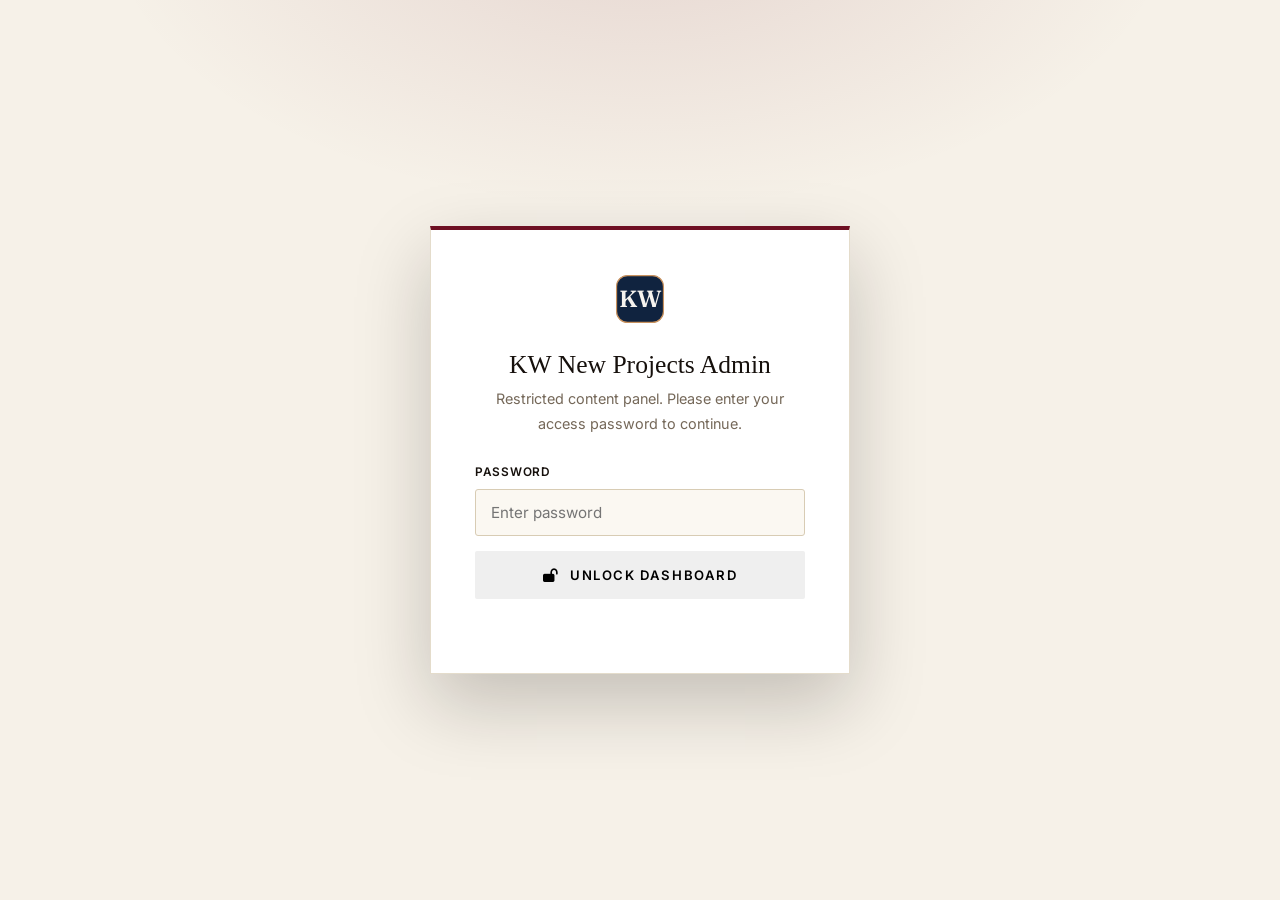
==== admin.html @ c6fb20a3 "Improve SEO, responsiveness, and enquiry flow" ====
<!DOCTYPE html>
<html lang="en">
<head>
<meta charset="UTF-8">
<meta name="viewport" content="width=device-width, initial-scale=1.0">
<meta name="robots" content="noindex, nofollow">
<title>KW New Projects — Content Admin</title>
<link rel="preconnect" href="https://fonts.googleapis.com">
<link rel="preconnect" href="https://fonts.gstatic.com" crossorigin>
<link href="https://fonts.googleapis.com/css2?family=Fraunces:opsz,wght@9..144,400;9..144,600&family=Inter:wght@400;500;600;700&display=swap" rel="stylesheet">
<link rel="stylesheet" href="https://cdnjs.cloudflare.com/ajax/libs/font-awesome/6.5.2/css/all.min.css" referrerpolicy="no-referrer">
<link rel="stylesheet" href="style.css">
<link rel="icon" href="images/favicon.svg" type="image/svg+xml">
</head>
<body class="admin-body">

<!-- ===================== PASSWORD GATE ===================== -->
<div class="gate" id="gate">
  <form class="gate__card" id="gateForm" autocomplete="off">
    <svg class="brand__mono" viewBox="0 0 64 64" role="img" aria-label="KW monogram"><rect x="2" y="2" width="60" height="60" rx="14" fill="#10233f"/><rect x="2" y="2" width="60" height="60" rx="14" fill="none" stroke="#c9925e" stroke-width="1.5"/><text x="32" y="42" text-anchor="middle" font-family="Fraunces, serif" font-size="30" font-weight="600" fill="#f6f3ee">KW</text></svg>
    <h1>KW New Projects Admin</h1>
    <p>Restricted content panel. Please enter your access password to continue.</p>
    <div class="field" style="text-align:left">
      <label for="pw">Password</label>
      <input id="pw" type="password" autocomplete="current-password" placeholder="Enter password" required>
    </div>
    <button class="btn btn--primary btn--block" type="submit"><i class="fa-solid fa-lock-open"></i> Unlock Dashboard</button>
    <div class="gate__err" id="gateErr" role="alert"></div>
  </form>
</div>

<!-- ===================== ADMIN SHELL ===================== -->
<div class="admin-shell" id="shell">
  <div class="admin-top">
    <div class="container">
      <div class="brand">
        <svg class="brand__mono" viewBox="0 0 64 64" role="img" aria-label="KW monogram"><rect x="2" y="2" width="60" height="60" rx="14" fill="#10233f"/><rect x="2" y="2" width="60" height="60" rx="14" fill="none" stroke="#c9925e" stroke-width="1.5"/><text x="32" y="42" text-anchor="middle" font-family="Fraunces, serif" font-size="30" font-weight="600" fill="#f6f3ee">KW</text></svg>
        <span class="brand__name">KW New Projects<small>Content Admin</small></span>
      </div>
      <div style="display:flex;gap:10px;align-items:center">
        <a class="btn btn--ghost btn--sm" href="index.html" target="_blank" rel="noopener" style="color:#fff;border-color:rgba(255,255,255,.25)"><i class="fa-solid fa-up-right-from-square"></i> View Site</a>
        <button class="btn btn--copper btn--sm" id="logoutBtn"><i class="fa-solid fa-arrow-right-from-bracket"></i> Logout</button>
      </div>
    </div>
  </div>

  <div class="container">
    <div class="stat-row">
      <div class="mini-stat"><b id="statBlogs">0</b><span>Published Blog Posts</span></div>
      <div class="mini-stat"><b id="statLeads">0</b><span>Total Lead Enquiries</span></div>
      <div class="mini-stat"><b id="statVisits">0</b><span>Site Visit Requests</span></div>
      <div class="mini-stat"><b id="statToday">0</b><span>Leads Today</span></div>
    </div>

    <div class="admin-tabs">
      <button class="admin-tab is-active" data-view="blogs"><i class="fa-solid fa-newspaper"></i> Blog Manager</button>
      <button class="admin-tab" data-view="leads"><i class="fa-solid fa-users"></i> Lead Enquiries</button>
    </div>

    <!-- ===== Blog view ===== -->
    <section class="admin-view is-active" data-view="blogs">
      <div class="admin-grid">
        <!-- form -->
        <form class="panel admin-form" id="blogForm">
          <h3 id="blogFormTitle">Add New Blog Post</h3>
          <input type="hidden" id="blogId">
          <div class="field"><label for="bTitle">Title</label><input id="bTitle" type="text" required placeholder="e.g. KW New Projects Possession Date Update"></div>
          <div class="field"><label for="bCat">Category</label>
            <select id="bCat" required>
              <option value="">Select category</option>
              <option>Updates</option><option>Location</option><option>Amenities</option>
              <option>Floor Plan</option><option>Pricing</option><option>Guide</option><option>RERA</option>
            </select>
          </div>
          <div class="field"><label for="bMeta">Meta Description</label><textarea id="bMeta" maxlength="180" placeholder="Short SEO description (max 180 chars)"></textarea></div>
          <div class="field"><label for="bImg">Featured Image URL</label><input id="bImg" type="url" placeholder="https://… or images/your-image.jpg"></div>
          <div class="field"><label for="bSlug">Slug (auto)</label><input id="bSlug" type="text" placeholder="auto-generated-from-title"><div class="slug-preview" id="slugPreview">/blog/…</div></div>
          <div class="field"><label for="bBody">Body</label><textarea id="bBody" rows="8" required placeholder="Write the full post. Separate paragraphs with a blank line."></textarea></div>
          <div style="display:flex;gap:10px">
            <button class="btn btn--copper" type="submit" id="blogSubmitBtn"><i class="fa-solid fa-floppy-disk"></i> Save Post</button>
            <button class="btn btn--ghost" type="button" id="blogResetBtn">Clear</button>
          </div>
        </form>

        <!-- list -->
        <div class="panel">
          <div class="panel-head">
            <h3 style="margin:0">Published Posts</h3>
            <span class="tag" id="blogCount">0 posts</span>
          </div>
          <div class="table-scroll">
            <table class="data-table">
              <thead><tr><th>Title</th><th>Category</th><th>Date</th><th>Actions</th></tr></thead>
              <tbody id="blogTableBody"></tbody>
            </table>
          </div>
        </div>
      </div>
    </section>

    <!-- ===== Leads view ===== -->
    <section class="admin-view" data-view="leads">
      <div class="panel">
        <div class="panel-head">
          <h3 style="margin:0">Lead Enquiries</h3>
          <div style="display:flex;gap:10px">
            <button class="btn btn--ghost btn--sm" id="clearLeadsBtn"><i class="fa-solid fa-trash"></i> Clear All</button>
            <button class="btn btn--copper btn--sm" id="exportBtn"><i class="fa-solid fa-file-csv"></i> Export CSV</button>
          </div>
        </div>
        <div class="table-scroll">
          <table class="data-table">
            <thead><tr><th>Name</th><th>Phone</th><th>Email</th><th>Configuration</th><th>Visit Date</th><th>Source</th><th>Date</th><th></th></tr></thead>
            <tbody id="leadTableBody"></tbody>
          </table>
        </div>
      </div>
    </section>
  </div>
</div>

<div class="toast" id="toast"></div>

<script>
(function () {
  "use strict";

  /* ===== Shared keys (must match script.js) ===== */
  var BLOG_KEY = "kwnp_blogs";
  var LEAD_KEY = "kwnp_leads";
  var AUTH_KEY = "kwnp_admin_ok";

  /* SHA-256 hash of the access password (password is NOT stored in plaintext).
     To set a new password, compute its SHA-256 hex and replace the value below. */
  var PW_HASH = "15c2cb7e119d9e133d9aca038223904dee438f253138487c00a475d23392612f";

  /* ===== helpers ===== */
  function readJSON(k, f) { try { var v = JSON.parse(localStorage.getItem(k)); return Array.isArray(v) ? v : f; } catch (e) { return f; } }
  function writeJSON(k, v) { try { localStorage.setItem(k, JSON.stringify(v)); } catch (e) {} }
  function nowISO() { return new Date().toISOString(); }
  function uid() { return "id-" + Date.now().toString(36) + "-" + Math.floor(Math.random() * 1e6).toString(36); }
  function fmtDate(iso) { try { return new Date(iso).toLocaleDateString("en-IN", { day: "numeric", month: "short", year: "numeric" }); } catch (e) { return iso; } }
  function isSafeUrl(u) { return typeof u === "string" && /^https?:\/\//i.test(u.trim()); }
  function slugify(s) { return String(s).toLowerCase().trim().replace(/[^a-z0-9\s-]/g, "").replace(/\s+/g, "-").replace(/-+/g, "-").replace(/^-|-$/g, ""); }

  async function sha256Hex(str) {
    var buf = await crypto.subtle.digest("SHA-256", new TextEncoder().encode(str));
    return Array.from(new Uint8Array(buf)).map(function (b) { return b.toString(16).padStart(2, "0"); }).join("");
  }

  var toastTimer;
  function toast(msg) {
    var t = document.getElementById("toast");
    t.textContent = msg; t.classList.add("show");
    clearTimeout(toastTimer);
    toastTimer = setTimeout(function () { t.classList.remove("show"); }, 2600);
  }

  /* ===== Auth gate ===== */
  var gate = document.getElementById("gate");
  var shell = document.getElementById("shell");

  function showShell() {
    gate.style.display = "none";
    shell.classList.add("is-on");
    initDashboard();
  }

  if (sessionStorage.getItem(AUTH_KEY) === "1") showShell();

  document.getElementById("gateForm").addEventListener("submit", async function (e) {
    e.preventDefault();
    var err = document.getElementById("gateErr");
    var pw = document.getElementById("pw").value;
    err.textContent = "";
    try {
      var hex = await sha256Hex(pw);
      if (hex === PW_HASH) {
        sessionStorage.setItem(AUTH_KEY, "1");
        showShell();
      } else {
        err.textContent = "Incorrect password. Please try again.";
        document.getElementById("pw").value = "";
      }
    } catch (e2) {
      err.textContent = "Secure crypto unavailable in this browser context.";
    }
  });

  document.getElementById("logoutBtn").addEventListener("click", function () {
    sessionStorage.removeItem(AUTH_KEY);
    location.reload();
  });

  /* ===== Dashboard ===== */
  function initDashboard() {
    /* tab switching */
    document.querySelectorAll(".admin-tab").forEach(function (tab) {
      tab.addEventListener("click", function () {
        var v = tab.getAttribute("data-view");
        document.querySelectorAll(".admin-tab").forEach(function (t) { t.classList.toggle("is-active", t === tab); });
        document.querySelectorAll(".admin-view").forEach(function (s) { s.classList.toggle("is-active", s.getAttribute("data-view") === v); });
      });
    });

    /* ---- Blog form ---- */
    var blogForm = document.getElementById("blogForm");
    var fId = document.getElementById("blogId");
    var fTitle = document.getElementById("bTitle");
    var fCat = document.getElementById("bCat");
    var fMeta = document.getElementById("bMeta");
    var fImg = document.getElementById("bImg");
    var fSlug = document.getElementById("bSlug");
    var fBody = document.getElementById("bBody");
    var slugPreview = document.getElementById("slugPreview");
    var slugEdited = false;

    fSlug.addEventListener("input", function () { slugEdited = true; slugPreview.textContent = "/blog/" + (slugify(fSlug.value) || "…"); });
    fTitle.addEventListener("input", function () {
      if (!slugEdited) { fSlug.value = slugify(fTitle.value); slugPreview.textContent = "/blog/" + (fSlug.value || "…"); }
    });

    function resetBlogForm() {
      blogForm.reset(); fId.value = ""; slugEdited = false; slugPreview.textContent = "/blog/…";
      document.getElementById("blogFormTitle").textContent = "Add New Blog Post";
      document.getElementById("blogSubmitBtn").innerHTML = '<i class="fa-solid fa-floppy-disk"></i> Save Post';
    }
    document.getElementById("blogResetBtn").addEventListener("click", resetBlogForm);

    blogForm.addEventListener("submit", function (e) {
      e.preventDefault();
      if (!blogForm.checkValidity()) { blogForm.reportValidity(); return; }
      var img = fImg.value.trim();
      if (img && !isSafeUrl(img) && !/^images\//.test(img)) { toast("Image URL must start with http(s):// or images/"); return; }
      var blogs = readJSON(BLOG_KEY, []);
      var slug = slugify(fSlug.value || fTitle.value);
      var record = {
        id: fId.value || uid(),
        title: fTitle.value.trim(),
        category: fCat.value,
        meta: fMeta.value.trim(),
        image: img,
        slug: slug,
        body: fBody.value.trim(),
        date: nowISO()
      };
      if (fId.value) {
        var i = blogs.findIndex(function (b) { return b.id === fId.value; });
        if (i > -1) { record.date = blogs[i].date; blogs[i] = record; }
        toast("Post updated");
      } else {
        blogs.push(record);
        toast("Post published — live on the site");
      }
      writeJSON(BLOG_KEY, blogs);
      resetBlogForm();
      renderBlogs();
      renderStats();
    });

    function editBlog(id) {
      var b = readJSON(BLOG_KEY, []).find(function (x) { return x.id === id; });
      if (!b) return;
      fId.value = b.id; fTitle.value = b.title; fCat.value = b.category; fMeta.value = b.meta || "";
      fImg.value = b.image || ""; fSlug.value = b.slug || ""; fBody.value = b.body || "";
      slugEdited = true; slugPreview.textContent = "/blog/" + (b.slug || "…");
      document.getElementById("blogFormTitle").textContent = "Edit Blog Post";
      document.getElementById("blogSubmitBtn").innerHTML = '<i class="fa-solid fa-floppy-disk"></i> Update Post';
      window.scrollTo({ top: 0, behavior: "smooth" });
    }
    function deleteBlog(id) {
      if (!confirm("Delete this blog post? This cannot be undone.")) return;
      writeJSON(BLOG_KEY, readJSON(BLOG_KEY, []).filter(function (b) { return b.id !== id; }));
      renderBlogs(); renderStats(); toast("Post deleted");
    }

    function renderBlogs() {
      var body = document.getElementById("blogTableBody");
      var blogs = readJSON(BLOG_KEY, []).slice().sort(function (a, b) { return new Date(b.date) - new Date(a.date); });
      body.textContent = "";
      document.getElementById("blogCount").textContent = blogs.length + (blogs.length === 1 ? " post" : " posts");
      if (!blogs.length) {
        var tr = document.createElement("tr");
        var td = document.createElement("td"); td.colSpan = 4; td.style.color = "#6c7686"; td.textContent = "No posts yet. Add your first post.";
        tr.appendChild(td); body.appendChild(tr); return;
      }
      blogs.forEach(function (b) {
        var tr = document.createElement("tr");
        var tdTitle = document.createElement("td"); tdTitle.textContent = b.title; tdTitle.style.fontWeight = "600";
        var tdCat = document.createElement("td"); var tag = document.createElement("span"); tag.className = "tag"; tag.textContent = b.category || "—"; tdCat.appendChild(tag);
        var tdDate = document.createElement("td"); tdDate.textContent = fmtDate(b.date);
        var tdAct = document.createElement("td");
        var wrap = document.createElement("div"); wrap.className = "row-actions";
        var ed = document.createElement("button"); ed.className = "icon-btn"; ed.title = "Edit"; ed.innerHTML = '<i class="fa-solid fa-pen"></i>'; ed.addEventListener("click", function () { editBlog(b.id); });
        var del = document.createElement("button"); del.className = "icon-btn danger"; del.title = "Delete"; del.innerHTML = '<i class="fa-solid fa-trash"></i>'; del.addEventListener("click", function () { deleteBlog(b.id); });
        wrap.appendChild(ed); wrap.appendChild(del); tdAct.appendChild(wrap);
        tr.appendChild(tdTitle); tr.appendChild(tdCat); tr.appendChild(tdDate); tr.appendChild(tdAct);
        body.appendChild(tr);
      });
    }

    /* ---- Leads ---- */
    function renderLeads() {
      var body = document.getElementById("leadTableBody");
      var leads = readJSON(LEAD_KEY, []).slice().sort(function (a, b) { return new Date(b.date) - new Date(a.date); });
      body.textContent = "";
      if (!leads.length) {
        var tr = document.createElement("tr");
        var td = document.createElement("td"); td.colSpan = 8; td.style.color = "#6c7686"; td.textContent = "No enquiries captured yet.";
        tr.appendChild(td); body.appendChild(tr); return;
      }
      leads.forEach(function (l) {
        var tr = document.createElement("tr");
        [l.name, l.phone, l.email, l.config, l.visitDate, l.source, fmtDate(l.date)].forEach(function (val) {
          var td = document.createElement("td"); td.textContent = val || "—"; tr.appendChild(td);
        });
        var tdAct = document.createElement("td");
        var del = document.createElement("button"); del.className = "icon-btn danger"; del.title = "Delete"; del.innerHTML = '<i class="fa-solid fa-trash"></i>';
        del.addEventListener("click", function () {
          if (!confirm("Delete this lead?")) return;
          writeJSON(LEAD_KEY, readJSON(LEAD_KEY, []).filter(function (x) { return x.id !== l.id; }));
          renderLeads(); renderStats(); toast("Lead deleted");
        });
        tdAct.appendChild(del); tr.appendChild(tdAct);
        body.appendChild(tr);
      });
    }

    function csvCell(v) { return '"' + String(v == null ? "" : v).replace(/"/g, '""') + '"'; }
    document.getElementById("exportBtn").addEventListener("click", function () {
      var leads = readJSON(LEAD_KEY, []);
      if (!leads.length) { toast("No leads to export"); return; }
      var headers = ["Name", "Phone", "Email", "Configuration", "Visit Date", "Source", "Date"];
      var rows = leads.map(function (l) { return [l.name, l.phone, l.email, l.config, l.visitDate, l.source, fmtDate(l.date)].map(csvCell).join(","); });
      var csv = headers.map(csvCell).join(",") + "\n" + rows.join("\n");
      var blob = new Blob(["﻿" + csv], { type: "text/csv;charset=utf-8;" });
      var url = URL.createObjectURL(blob);
      var a = document.createElement("a"); a.href = url; a.download = "kw-new-projects-leads.csv";
      document.body.appendChild(a); a.click(); document.body.removeChild(a);
      URL.revokeObjectURL(url);
      toast("CSV exported");
    });

    document.getElementById("clearLeadsBtn").addEventListener("click", function () {
      if (!confirm("Clear ALL leads? This cannot be undone.")) return;
      writeJSON(LEAD_KEY, []); renderLeads(); renderStats(); toast("All leads cleared");
    });

    /* ---- Stats ---- */
    function renderStats() {
      var blogs = readJSON(BLOG_KEY, []);
      var leads = readJSON(LEAD_KEY, []);
      document.getElementById("statBlogs").textContent = blogs.length;
      document.getElementById("statLeads").textContent = leads.length;
      document.getElementById("statVisits").textContent = leads.filter(function (l) { return l.visitDate && l.visitDate !== "—"; }).length;
      var today = new Date().toDateString();
      document.getElementById("statToday").textContent = leads.filter(function (l) { try { return new Date(l.date).toDateString() === today; } catch (e) { return false; } }).length;
    }

    /* live sync from public tab */
    window.addEventListener("storage", function (e) {
      if (e.key === LEAD_KEY) { renderLeads(); renderStats(); }
      if (e.key === BLOG_KEY) { renderBlogs(); renderStats(); }
    });

    renderBlogs();
    renderLeads();
    renderStats();
  }
})();
</script>
</body>
</html>
---- style.css ----
/* =========================================================================
   KW New Projects — Premium Luxury Theme (Birla-style)
   Palette: espresso #16100c · burgundy #6e1023 · gold #c9a24b · cream #f6f1e8
   Fonts:   Cormorant Garamond + Marcellus (display) · Inter (body)
   No frameworks — carousels & counters powered by vanilla JS.
   ========================================================================= */

:root {
  --espresso: #16100c;
  --espresso-2: #20171010;
  --night: #1b130d;
  --night-2: #271c14;
  --maroon: #6e1023;
  --maroon-2: #520b1a;
  --maroon-soft: #8a2233;
  --gold: #c9a24b;
  --gold-2: #e3c77e;
  --gold-soft: #efe2c2;
  --cream: #f6f1e8;
  --cream-2: #efe7d6;
  --paper: #fbf8f2;
  --white: #ffffff;
  --text: #2c241d;
  --muted: #756859;
  --text-light: #e9ddca;
  --muted-light: #b6a486;
  --line: #e4dccb;
  --line-2: #d8ccb4;
  --line-gold: rgba(201, 162, 75, .38);
  --ok: #3f7d4f;
  --shadow-sm: 0 1px 2px rgba(22, 16, 12, .05), 0 8px 24px rgba(22, 16, 12, .08);
  --shadow-md: 0 16px 40px rgba(22, 16, 12, .14);
  --shadow-lg: 0 30px 70px rgba(22, 16, 12, .22);
  --radius: 6px;
  --radius-lg: 14px;
  --container: 1240px;
  --ease: cubic-bezier(.22, .61, .36, 1);
  --serif: "Cormorant Garamond", "Marcellus", Georgia, serif;
  --serif-2: "Marcellus", "Cormorant Garamond", Georgia, serif;
  --sans: "Inter", system-ui, -apple-system, Segoe UI, Roboto, sans-serif;
}

/* ---------- Reset ---------- */
*, *::before, *::after { box-sizing: border-box; }
html { scroll-behavior: smooth; -webkit-text-size-adjust: 100%; }
body {
  margin: 0; font-family: var(--sans); color: var(--text); background: var(--cream);
  line-height: 1.7; font-size: 16px; overflow-x: hidden;
}
img { max-width: 100%; display: block; }
img.img-fallback { object-fit: cover; }
.img-fallback { background: linear-gradient(135deg, #2a1d14 0%, #16100c 55%, #6e1023 150%) !important; position: relative; min-height: 120px; }
.img-fallback::after { content: "KW"; position: absolute; inset: 0; display: grid; place-items: center; font-family: var(--serif-2); font-weight: 400; font-size: 2rem; color: rgba(227, 199, 126, .5); letter-spacing: .1em; }
a { color: inherit; text-decoration: none; }
button { font-family: inherit; cursor: pointer; }
ul { margin: 0; padding: 0; list-style: none; }
h1, h2, h3, h4 { font-family: var(--serif-2); color: var(--espresso); font-weight: 400; line-height: 1.14; margin: 0; }

/* ---------- Layout ---------- */
.container { width: 100%; max-width: var(--container); margin-inline: auto; padding-inline: 26px; }
.section { padding: 96px 0; position: relative; }
.skip-link { position: absolute; left: 16px; top: -48px; background: var(--maroon); color: #fff; padding: 10px 14px; z-index: 200; border-radius: 4px; }
.skip-link:focus { top: 16px; }
.hero { padding: 56px 0 72px; background: linear-gradient(180deg, rgba(246,241,232,0.9), rgba(255,255,255,0.95)); }
.hero__grid { display: grid; grid-template-columns: 1.15fr .85fr; gap: 32px; align-items: start; }
.hero__badge { display: inline-flex; align-items: center; gap: 10px; background: rgba(22,16,12,.05); border: 1px solid rgba(201,162,75,.35); color: var(--maroon); padding: 9px 14px; border-radius: 999px; font-size: .74rem; font-weight: 700; letter-spacing: .16em; text-transform: uppercase; }
.hero__badge .dot { width: 8px; height: 8px; border-radius: 50%; background: var(--gold); box-shadow: 0 0 0 4px rgba(201,162,75,.18); }
.hero h1 { font-family: var(--serif); font-size: clamp(2.3rem, 4.5vw, 3.6rem); line-height: 1.08; margin-top: 20px; max-width: 760px; }
.hero h1 em { color: var(--maroon); font-style: italic; }
.hero__sub { font-size: 1.06rem; color: var(--muted); margin-top: 18px; max-width: 640px; }
.hero__ctas { display: flex; flex-wrap: wrap; gap: 12px; margin-top: 24px; }
.hero__stats { display: flex; flex-wrap: wrap; gap: 14px; margin-top: 24px; }
.hero__stats .stat { flex: 1; min-width: 180px; padding: 18px 20px; background: #fff; border: 1px solid var(--line); border-top: 3px solid var(--gold); box-shadow: var(--shadow-sm); }
.hero__stats .stat b { display: block; font-family: var(--serif-2); font-size: 1.35rem; color: var(--maroon); margin-bottom: 6px; }
.hero__stats .stat span { color: var(--muted); font-size: .9rem; }
.hero__media { margin-top: 28px; overflow: hidden; border-radius: 18px; box-shadow: var(--shadow-md); }
.hero__media img { width: 100%; height: auto; aspect-ratio: 4 / 3; object-fit: cover; }
.lead-card { position: sticky; top: 96px; }
.section--cream { background: var(--cream); }
.section--paper { background: var(--paper); }
.section--dark { background: var(--espresso); color: var(--text-light); }
.section--maroon { background: linear-gradient(160deg, var(--maroon-2), var(--maroon)); color: #f3e9da; }
.section--dark h1, .section--dark h2, .section--dark h3, .section--dark h4,
.section--maroon h1, .section--maroon h2, .section--maroon h3, .section--maroon h4 { color: #fff; }

/* Heading system (Birla-style: Project <span>Highlights</span>) */
.be-heading { font-family: var(--serif); font-weight: 500; font-size: clamp(2rem, 4.4vw, 3.3rem); letter-spacing: .01em; line-height: 1.1; }
.be-heading.center { text-align: center; }
.be-heading span { color: var(--maroon); font-style: italic; }
.section--dark .be-heading span, .section--maroon .be-heading span { color: var(--gold-2); }
.eyebrow { display: inline-flex; align-items: center; gap: 10px; font-family: var(--sans); font-size: .72rem; font-weight: 600; letter-spacing: .3em; text-transform: uppercase; color: var(--gold); margin-bottom: 16px; }
.eyebrow::before, .eyebrow::after { content: ""; width: 28px; height: 1px; background: var(--gold); display: inline-block; }
.eyebrow.solo::after { display: none; }
.section-head { max-width: 760px; margin: 0 auto 56px; text-align: center; }
.section-head.left { margin-inline: 0; text-align: left; }
.lede { color: var(--muted); font-size: 1.1rem; margin-top: 18px; }
.section--dark .lede, .section--maroon .lede { color: var(--muted-light); }
.gold-rule { width: 70px; height: 2px; background: linear-gradient(90deg, var(--gold), var(--gold-2)); margin: 18px auto 0; }
.section-head.left .gold-rule { margin-inline: 0; }

/* ---------- Buttons ---------- */
.btn { display: inline-flex; align-items: center; justify-content: center; gap: 11px; padding: 15px 30px; border: 1px solid transparent; font-family: var(--sans); font-weight: 600; font-size: .82rem; letter-spacing: .12em; text-transform: uppercase; transition: transform .3s var(--ease), box-shadow .3s var(--ease), background .3s, color .3s, border-color .3s; white-space: nowrap; border-radius: 2px; }
.btn:hover { transform: translateY(-2px); }
.btn--gold { background: linear-gradient(120deg, var(--gold), var(--gold-2)); color: #2a1c08; box-shadow: 0 10px 26px rgba(201, 162, 75, .32); }
.btn--gold:hover { box-shadow: 0 16px 34px rgba(201, 162, 75, .44); }
.btn--maroon { background: var(--maroon); color: #fff; box-shadow: var(--shadow-sm); }
.btn--maroon:hover { background: var(--maroon-soft); }
.btn--dark { background: var(--espresso); color: #f3e9da; }
.btn--dark:hover { background: var(--night-2); }
.btn--ghost { background: transparent; color: var(--espresso); border-color: var(--line-2); }
.btn--ghost:hover { border-color: var(--maroon); color: var(--maroon); }
.btn--outline-gold { background: transparent; color: var(--gold-2); border-color: var(--line-gold); }
.btn--outline-gold:hover { background: var(--gold); color: #2a1c08; border-color: var(--gold); }
.btn--light { background: #fff; color: var(--espresso); }
.btn--block { width: 100%; }
.btn--sm { padding: 11px 20px; font-size: .72rem; }

/* ---------- Ticker ---------- */
.ticker { background: var(--espresso); color: #e9ddca; font-size: .8rem; border-bottom: 1px solid rgba(201, 162, 75, .18); }
.ticker .container { display: flex; align-items: center; justify-content: space-between; gap: 16px; height: 42px; }
.ticker__marquee { overflow: hidden; flex: 1; -webkit-mask-image: linear-gradient(90deg, transparent, #000 6%, #000 94%, transparent); mask-image: linear-gradient(90deg, transparent, #000 6%, #000 94%, transparent); }
.ticker__track { display: inline-flex; gap: 52px; white-space: nowrap; padding-left: 100%; animation: ticker 28s linear infinite; }
.ticker__track i { color: var(--gold-2); margin-right: 9px; }
@keyframes ticker { to { transform: translateX(-100%); } }
.ticker__contact { display: flex; gap: 20px; white-space: nowrap; }
.ticker__contact a { display: inline-flex; align-items: center; gap: 8px; color: #e9ddca; }
.ticker__contact a:hover { color: var(--gold-2); }
.ticker__contact i { color: var(--gold-2); }

/* ---------- Nav ---------- */
.nav { position: sticky; top: 0; z-index: 60; background: rgba(22, 16, 12, .96); border-bottom: 1px solid rgba(201, 162, 75, .2); transition: box-shadow .3s, background .3s; }
.nav.is-stuck { box-shadow: 0 8px 30px rgba(0, 0, 0, .35); }
.nav__inner { display: flex; align-items: center; justify-content: space-between; height: 84px; gap: 20px; }
.brand { display: flex; align-items: center; gap: 14px; }
.brand__mono { width: 50px; height: 50px; flex: none; }
.brand__name { font-family: var(--serif-2); font-size: 1.24rem; color: #fff; line-height: 1; letter-spacing: .02em; }
.brand__name small { display: block; font-family: var(--sans); font-size: .58rem; letter-spacing: .34em; text-transform: uppercase; color: var(--gold); margin-top: 5px; font-weight: 600; }
.nav__links { display: flex; align-items: center; gap: 2px; }
.nav__links a { padding: 10px 14px; font-size: .82rem; font-weight: 500; letter-spacing: .04em; color: #ddd0bd; border-radius: 3px; transition: color .2s; position: relative; }
.nav__links a::after { content: ""; position: absolute; left: 14px; right: 14px; bottom: 6px; height: 1px; background: var(--gold); transform: scaleX(0); transform-origin: left; transition: transform .3s var(--ease); }
.nav__links a:hover { color: var(--gold-2); }
.nav__links a:hover::after { transform: scaleX(1); }
.nav__cta { display: flex; align-items: center; gap: 12px; }
.nav__toggle { display: none; width: 48px; height: 48px; border: 1px solid rgba(201, 162, 75, .3); background: transparent; border-radius: 4px; color: var(--gold-2); font-size: 1.15rem; }

/* Drawer */
.drawer { position: fixed; inset: 0; z-index: 80; visibility: hidden; }
.drawer__scrim { position: absolute; inset: 0; background: rgba(11, 8, 5, .6); opacity: 0; transition: opacity .3s; }
.drawer__panel { position: absolute; top: 0; right: 0; height: 100%; width: min(86vw, 350px); background: var(--espresso); box-shadow: var(--shadow-lg); transform: translateX(100%); transition: transform .35s var(--ease); display: flex; flex-direction: column; padding: 24px; }
.drawer.is-open { visibility: visible; }
.drawer.is-open .drawer__scrim { opacity: 1; }
.drawer.is-open .drawer__panel { transform: translateX(0); }
.drawer__head { display: flex; align-items: center; justify-content: space-between; margin-bottom: 18px; }
.drawer__head .brand__name { font-size: 1.1rem; }
.drawer__close { width: 44px; height: 44px; border: 1px solid rgba(201, 162, 75, .3); background: transparent; border-radius: 4px; font-size: 1.1rem; color: var(--gold-2); }
.drawer__links { display: flex; flex-direction: column; }
.drawer__links a { padding: 15px 8px; border-bottom: 1px solid rgba(201, 162, 75, .14); font-weight: 500; color: #ddd0bd; letter-spacing: .04em; }
.drawer__links a:hover { color: var(--gold-2); }
.drawer .btn { margin-top: 20px; }

/* ---------- Banner / Hero ---------- */
.proj-banner { position: relative; background: var(--espresso); }
.banner-carousel { position: relative; }
.banner-carousel .car__slide { position: relative; height: clamp(520px, 82vh, 820px); }
.banner-carousel .car__slide img { width: 100%; height: 100%; object-fit: cover; }
.banner-carousel .car__slide::after { content: ""; position: absolute; inset: 0; background: linear-gradient(180deg, rgba(22,16,12,.46) 0%, rgba(22,16,12,.18) 38%, rgba(22,16,12,.72) 100%); }
.banner-overlay { position: absolute; inset: 0; z-index: 3; display: flex; align-items: center; pointer-events: none; }
.banner-overlay .container { width: 100%; }
.banner-badge { display: inline-flex; align-items: center; gap: 10px; background: rgba(22,16,12,.5); border: 1px solid var(--line-gold); color: var(--gold-2); padding: 9px 18px; border-radius: 50px; font-size: .72rem; font-weight: 600; letter-spacing: .16em; text-transform: uppercase; margin-bottom: 24px; backdrop-filter: blur(4px); }
.banner-badge .dot { width: 8px; height: 8px; border-radius: 50%; background: var(--gold-2); box-shadow: 0 0 0 4px rgba(227,199,126,.25); }
.banner-overlay h1 { font-family: var(--serif); font-weight: 500; color: #fff; font-size: clamp(2.6rem, 6vw, 5rem); line-height: 1.04; max-width: 880px; text-shadow: 0 2px 30px rgba(0,0,0,.4); }
.banner-overlay h1 em { font-style: italic; color: var(--gold-2); }
.banner-sub { color: #ece2d2; font-size: 1.12rem; max-width: 580px; margin: 22px 0 32px; text-shadow: 0 1px 14px rgba(0,0,0,.5); }
.banner-ctas { display: flex; flex-wrap: wrap; gap: 14px; pointer-events: auto; }
.imgReferenceNote { text-align: right; font-size: .72rem; color: var(--muted); font-style: italic; padding: 8px 26px; margin: 0; background: var(--cream); }
.section--dark .imgReferenceNote { background: transparent; color: var(--muted-light); }

/* Feature strip (Construction Status / Config / Price) */
.feature-strip { background: var(--espresso); border-top: 1px solid rgba(201,162,75,.2); position: relative; z-index: 4; }
.feature-strip__grid { display: grid; grid-template-columns: repeat(4, 1fr); }
.fs-item { display: flex; align-items: center; gap: 16px; padding: 26px 30px; border-left: 1px solid rgba(201,162,75,.16); }
.fs-item:first-child { border-left: none; }
.fs-item__icon { width: 50px; height: 50px; flex: none; border-radius: 50%; display: grid; place-items: center; background: rgba(201,162,75,.12); color: var(--gold-2); font-size: 1.3rem; border: 1px solid var(--line-gold); }
.fs-item p { margin: 0; font-size: .72rem; letter-spacing: .14em; text-transform: uppercase; color: var(--muted-light); }
.fs-item p span { display: block; margin-top: 5px; font-family: var(--serif-2); font-size: 1.08rem; letter-spacing: .02em; text-transform: none; color: #fff; }

/* Hero lead form (floating) */
.hero-form-wrap { background: var(--cream); }
.hero-form-wrap .container { display: grid; grid-template-columns: 1.2fr .8fr; gap: 50px; align-items: center; padding-block: 80px; }
.hero-intro h2 { font-family: var(--serif); font-weight: 500; font-size: clamp(1.9rem, 3.6vw, 2.8rem); }
.hero-intro p { color: var(--muted); margin-top: 16px; font-size: 1.06rem; }
.hero-stats { display: flex; gap: 16px; margin-top: 30px; flex-wrap: wrap; }
.hero-stat { background: #fff; border: 1px solid var(--line); border-top: 3px solid var(--gold); padding: 20px 26px; box-shadow: var(--shadow-sm); flex: 1; min-width: 150px; }
.hero-stat b { font-family: var(--serif-2); font-size: 2rem; color: var(--maroon); display: block; line-height: 1; }
.hero-stat span { font-size: .8rem; color: var(--muted); display: block; margin-top: 9px; letter-spacing: .04em; }

.lead-card { background: #fff; border: 1px solid var(--line); box-shadow: var(--shadow-md); padding: 30px; border-top: 4px solid var(--maroon); }
.lead-card h3 { font-family: var(--serif-2); font-size: 1.5rem; }
.lead-card p.small { font-size: .86rem; color: var(--muted); margin: 8px 0 20px; }
.field { margin-bottom: 15px; }
.field label { display: block; font-size: .74rem; font-weight: 600; letter-spacing: .06em; text-transform: uppercase; color: var(--espresso); margin-bottom: 7px; }
.field input, .field select, .field textarea { width: 100%; padding: 13px 15px; border: 1px solid var(--line-2); background: var(--paper); font-family: inherit; font-size: .95rem; color: var(--text); border-radius: 3px; transition: border-color .2s, box-shadow .2s; }
.field input:focus, .field select:focus, .field textarea:focus { outline: none; border-color: var(--gold); box-shadow: 0 0 0 3px rgba(201,162,75,.18); background: #fff; }
.field textarea { resize: vertical; min-height: 86px; }
.form-note { font-size: .72rem; color: var(--muted); margin-top: 13px; text-align: center; }

/* ---------- Breadcrumb ---------- */
.breadcrumb-bar { background: var(--paper); border-bottom: 1px solid var(--line); }
.breadcrumb-bar ol { display: flex; gap: 10px; padding: 14px 0; font-size: .82rem; color: var(--muted); }
.breadcrumb-bar a { color: var(--maroon); }
.breadcrumb-bar li::after { content: "/"; margin-left: 10px; color: var(--line-2); }
.breadcrumb-bar li:last-child::after { display: none; }

/* ---------- Generic Carousel ---------- */
.car { position: relative; }
.car__viewport { overflow: hidden; }
.car__track { display: flex; transition: transform .6s var(--ease); will-change: transform; }
.car__slide { flex: 0 0 100%; min-width: 0; }
.car[data-per] .car__slide { padding: 0 10px; }
.car__btn { position: absolute; top: 50%; transform: translateY(-50%); width: 52px; height: 52px; border-radius: 50%; border: 1px solid var(--line-gold); background: rgba(22,16,12,.55); color: var(--gold-2); display: grid; place-items: center; font-size: 1.05rem; z-index: 5; transition: background .25s, color .25s, transform .25s; backdrop-filter: blur(4px); }
.car__btn:hover { background: var(--gold); color: #2a1c08; }
.car__btn.prev { left: 18px; }
.car__btn.next { right: 18px; }
.car__btn:disabled { opacity: .3; cursor: default; }
.car--light .car__btn { background: #fff; color: var(--maroon); border-color: var(--line-2); box-shadow: var(--shadow-sm); }
.car--light .car__btn:hover { background: var(--maroon); color: #fff; }
.car__dots { display: flex; gap: 9px; justify-content: center; margin-top: 26px; }
.car__dot { width: 9px; height: 9px; border-radius: 50%; background: var(--line-2); border: none; padding: 0; transition: all .25s; }
.car__dot.is-active { width: 26px; border-radius: 6px; background: var(--gold); }
.section--dark .car__dot { background: rgba(201,162,75,.3); }
.section--dark .car__dot.is-active { background: var(--gold-2); }

/* ---------- Showcase carousel ---------- */
.showcase-car .car__slide { position: relative; height: clamp(420px, 60vh, 600px); }
.showcase-car .car__slide img { width: 100%; height: 100%; object-fit: cover; }
.showcase-car .car__slide::after { content: ""; position: absolute; inset: 0; background: linear-gradient(180deg, rgba(22,16,12,0) 40%, rgba(22,16,12,.82)); }
.showcase-cap { position: absolute; left: 0; right: 0; bottom: 0; z-index: 3; padding: 50px; }
.showcase-cap .num { font-family: var(--serif); font-style: italic; font-size: 1.2rem; color: var(--gold-2); }
.showcase-cap h3 { color: #fff; font-family: var(--serif-2); font-size: clamp(1.4rem, 2.6vw, 2.1rem); max-width: 760px; margin-top: 8px; }

/* ---------- Highlights counters ---------- */
.highlights-grid { display: grid; grid-template-columns: repeat(4, 1fr); }
.hl-tile { position: relative; min-height: 320px; display: flex; align-items: flex-end; padding: 34px; overflow: hidden; border-right: 1px solid rgba(201,162,75,.12); }
.hl-tile:last-child { border-right: none; }
.hl-tile img { position: absolute; inset: 0; width: 100%; height: 100%; object-fit: cover; z-index: 0; transition: transform .8s var(--ease); }
.hl-tile::after { content: ""; position: absolute; inset: 0; background: linear-gradient(180deg, rgba(22,16,12,.25), rgba(22,16,12,.86)); z-index: 1; }
.hl-tile:hover img { transform: scale(1.07); }
.hl-tile__content { position: relative; z-index: 2; }
.hl-count { font-family: var(--serif); font-weight: 500; font-size: 3.4rem; color: var(--gold-2); line-height: 1; }
.hl-tile p { color: #ece2d2; font-size: .96rem; margin: 10px 0 0; }

/* ---------- Overview ---------- */
.overview-grid { display: grid; grid-template-columns: 1.05fr .95fr; gap: 56px; align-items: center; }
.overview-media { position: relative; }
.overview-media img { width: 100%; aspect-ratio: 3/4; object-fit: cover; box-shadow: var(--shadow-md); }
.overview-media .frame { position: absolute; inset: 18px -18px -18px 18px; border: 1px solid var(--line-gold); z-index: -1; }
.usp-grid { display: grid; grid-template-columns: 1fr 1fr; gap: 16px; margin-top: 32px; }
.usp { background: var(--paper); border: 1px solid var(--line); padding: 24px; transition: transform .3s var(--ease), box-shadow .3s, border-color .3s; }
.usp:hover { transform: translateY(-4px); box-shadow: var(--shadow-sm); border-color: var(--line-gold); }
.usp i { font-size: 1.5rem; color: var(--maroon); }
.usp h4 { font-family: var(--serif-2); font-size: 1.12rem; margin: 12px 0 6px; }
.usp p { font-size: .88rem; color: var(--muted); margin: 0; }

/* ---------- Why tiles ---------- */
.tiles { display: grid; grid-template-columns: repeat(3, 1fr); gap: 1px; background: var(--line-gold); border: 1px solid var(--line-gold); }
.tile { background: var(--espresso); padding: 40px 34px; transition: background .35s; position: relative; }
.tile:hover { background: var(--night-2); }
.tile__icon { width: 60px; height: 60px; border-radius: 50%; display: grid; place-items: center; background: rgba(201,162,75,.1); color: var(--gold-2); font-size: 1.5rem; border: 1px solid var(--line-gold); margin-bottom: 22px; }
.tile h3 { font-family: var(--serif-2); color: #fff; font-size: 1.3rem; }
.tile p { color: var(--muted-light); font-size: .92rem; margin: 12px 0 0; }

/* ---------- Amenities carousel ---------- */
.amenity { text-align: center; padding: 30px 16px; background: rgba(255,255,255,.03); border: 1px solid rgba(201,162,75,.16); transition: border-color .3s, transform .3s var(--ease), background .3s; height: 100%; }
.amenity:hover { border-color: var(--gold); transform: translateY(-5px); background: rgba(201,162,75,.06); }
.amenity__icon { width: 84px; height: 84px; margin: 0 auto 16px; border-radius: 50%; display: grid; place-items: center; background: rgba(201,162,75,.1); border: 1px solid var(--line-gold); color: var(--gold-2); font-size: 1.9rem; }
.amenity span { display: block; font-family: var(--serif-2); font-size: 1rem; color: #fff; letter-spacing: .02em; }
.amenity small { display: block; color: var(--muted-light); font-size: .8rem; margin-top: 4px; }

/* ---------- Highlights checklist ---------- */
.checklist { columns: 3; column-gap: 44px; }
.checklist li { break-inside: avoid; display: flex; gap: 12px; padding: 12px 0; border-bottom: 1px solid var(--line); font-size: .95rem; color: var(--text); }
.checklist li i { color: var(--gold); margin-top: 5px; }
.section--dark .checklist li { color: #d8ccb6; border-color: rgba(201,162,75,.14); }
.section--dark .checklist li i { color: var(--gold-2); }

/* ---------- Pricing ---------- */
.pricing { display: grid; grid-template-columns: 1.1fr .9fr; gap: 0; box-shadow: var(--shadow-md); }
.price-panel { background: linear-gradient(160deg, var(--maroon-2), var(--maroon)); color: #f3e9da; padding: 50px; position: relative; overflow: hidden; }
.price-panel::before { content: ""; position: absolute; right: -70px; top: -70px; width: 240px; height: 240px; border-radius: 50%; background: radial-gradient(circle, rgba(201,162,75,.32), transparent 70%); }
.price-panel .label { font-size: .74rem; letter-spacing: .22em; text-transform: uppercase; color: var(--gold-2); }
.price-panel .big { font-family: var(--serif); font-weight: 500; font-size: clamp(2.6rem, 5vw, 3.8rem); color: #fff; line-height: 1; margin: 14px 0; }
.price-panel .big span { font-size: 1rem; color: #e0c9b0; font-family: var(--sans); }
.price-panel .ast { font-size: .82rem; color: #e2c9b3; }
.privilege { margin-top: 28px; background: rgba(201,162,75,.12); border: 1px solid var(--line-gold); padding: 20px 22px; }
.privilege h4 { color: var(--gold-2); font-family: var(--serif-2); font-size: 1.1rem; }
.privilege p { font-size: .88rem; color: #ecd9c4; margin: 7px 0 0; }
.tickets { background: #fff; padding: 44px; display: flex; flex-direction: column; }
.tickets h3 { font-family: var(--serif-2); font-size: 1.4rem; }
.tickets .small { color: var(--muted); font-size: .85rem; margin: 4px 0 20px; }
.ticket { display: flex; justify-content: space-between; align-items: center; gap: 14px; padding: 15px 0; border-bottom: 1px dashed var(--line-2); }
.ticket b { color: var(--espresso); font-weight: 600; }
.ticket span { color: var(--maroon); font-weight: 600; font-size: .92rem; }
.tickets .btn { margin-top: auto; }

/* ---------- Plans tabs ---------- */
.tabs { display: flex; gap: 10px; flex-wrap: wrap; justify-content: center; margin-bottom: 36px; }
.tab { padding: 12px 26px; border: 1px solid var(--line-2); background: #fff; font-weight: 600; font-size: .76rem; letter-spacing: .1em; text-transform: uppercase; color: var(--espresso); transition: all .25s; }
.tab.is-active { background: var(--espresso); color: var(--gold-2); border-color: var(--espresso); }
.plan-panel { display: none; }
.plan-panel.is-active { display: block; animation: fade .45s var(--ease); }
@keyframes fade { from { opacity: 0; transform: translateY(10px); } to { opacity: 1; transform: none; } }
.plan-grid { display: grid; grid-template-columns: repeat(3, 1fr); gap: 22px; }
.plan-card { background: #fff; border: 1px solid var(--line); box-shadow: var(--shadow-sm); }
.plan-card__media { position: relative; aspect-ratio: 4/3; overflow: hidden; background: var(--cream-2); }
.plan-card__media img { width: 100%; height: 100%; object-fit: cover; filter: blur(10px) saturate(.8); transform: scale(1.1); }
.plan-card__lock { position: absolute; inset: 0; display: grid; place-items: center; text-align: center; background: rgba(22,16,12,.5); color: #fff; }
.plan-card__lock i { font-size: 1.8rem; margin-bottom: 8px; color: var(--gold-2); }
.plan-card__lock span { display: block; font-size: .8rem; font-weight: 600; letter-spacing: .08em; text-transform: uppercase; }
.plan-card__body { padding: 24px; }
.plan-card__body h4 { font-family: var(--serif-2); font-size: 1.15rem; }
.plan-card__body p { font-size: .85rem; color: var(--muted); margin: 6px 0 16px; }

/* ---------- Lifestyle ---------- */
.life-grid { display: grid; grid-template-columns: repeat(3, 1fr); gap: 22px; }
.life-card { background: var(--paper); border: 1px solid var(--line); padding: 34px 30px; transition: transform .3s var(--ease), box-shadow .3s; }
.life-card:hover { transform: translateY(-5px); box-shadow: var(--shadow-sm); }
.life-card .num { font-family: var(--serif); font-style: italic; font-size: 1.2rem; color: var(--maroon); }
.life-card h3 { font-family: var(--serif-2); font-size: 1.4rem; margin: 10px 0 8px; }
.life-card p { color: var(--muted); font-size: .92rem; margin: 0; }

/* ---------- Gallery ---------- */
.gallery { display: grid; grid-template-columns: repeat(4, 1fr); grid-auto-rows: 220px; gap: 14px; }
.gallery figure { margin: 0; position: relative; overflow: hidden; cursor: zoom-in; }
.gallery figure img { width: 100%; height: 100%; object-fit: cover; transition: transform .7s var(--ease); }
.gallery figure:hover img { transform: scale(1.08); }
.gallery figcaption { position: absolute; left: 0; right: 0; bottom: 0; padding: 30px 18px 16px; color: #fff; font-family: var(--serif-2); font-size: .92rem; letter-spacing: .03em; background: linear-gradient(transparent, rgba(22,16,12,.85)); opacity: 0; transform: translateY(8px); transition: all .35s; }
.gallery figure:hover figcaption { opacity: 1; transform: none; }
.gallery .tall { grid-row: span 2; }
.gallery .wide { grid-column: span 2; }

/* ---------- Sustainability ---------- */
.sustain-grid { display: grid; grid-template-columns: repeat(4, 1fr); gap: 22px; }
.sustain-card { text-align: center; padding: 36px 24px; border: 1px solid rgba(201,162,75,.2); background: rgba(255,255,255,.03); transition: border-color .3s, transform .3s var(--ease); }
.sustain-card:hover { border-color: var(--gold); transform: translateY(-5px); }
.sustain-card i { font-size: 2.2rem; color: var(--gold-2); }
.sustain-card h4 { font-family: var(--serif-2); color: #fff; font-size: 1.2rem; margin: 16px 0 8px; }
.sustain-card p { color: var(--muted-light); font-size: .88rem; margin: 0; }

/* ---------- RERA / Facts ---------- */
.rera-cards { display: grid; grid-template-columns: repeat(3, 1fr); gap: 22px; margin-bottom: 38px; }
.rera-card { background: #fff; border: 1px solid var(--line); border-top: 3px solid var(--gold); padding: 28px; box-shadow: var(--shadow-sm); }
.rera-card i { font-size: 1.6rem; color: var(--maroon); }
.rera-card h4 { font-family: var(--serif-2); font-size: 1.1rem; margin: 14px 0 6px; }
.rera-card p { font-size: .88rem; color: var(--muted); margin: 0; }
.facts-table { width: 100%; border-collapse: collapse; background: #fff; border: 1px solid var(--line); box-shadow: var(--shadow-sm); }
.facts-table th, .facts-table td { text-align: left; padding: 16px 24px; border-bottom: 1px solid var(--line); font-size: .94rem; }
.facts-table th { background: var(--cream-2); color: var(--espresso); font-family: var(--sans); font-weight: 600; width: 38%; }
.facts-table tr:last-child th, .facts-table tr:last-child td { border-bottom: none; }
.facts-table td .pending { color: var(--maroon); font-weight: 600; }

/* ---------- Location ---------- */
.loc-grid { display: grid; grid-template-columns: .9fr 1.1fr; gap: 30px; align-items: stretch; }
.connect { background: var(--paper); border: 1px solid var(--line); padding: 34px; }
.connect li { display: flex; justify-content: space-between; gap: 14px; padding: 14px 0; border-bottom: 1px solid var(--line); font-size: .94rem; }
.connect li:last-child { border-bottom: none; }
.connect li b { color: var(--espresso); font-weight: 600; display: inline-flex; gap: 10px; align-items: center; }
.connect li b i { color: var(--maroon); }
.connect li span { color: var(--gold); font-weight: 600; }
.map-wrap { overflow: hidden; box-shadow: var(--shadow-md); min-height: 400px; border: 1px solid var(--line); }
.map-wrap iframe { width: 100%; height: 100%; min-height: 400px; border: 0; display: block; }

/* ---------- FAQ ---------- */
.faq { max-width: 880px; margin-inline: auto; }
.faq-item { background: #fff; border: 1px solid var(--line); margin-bottom: 12px; overflow: hidden; box-shadow: var(--shadow-sm); }
.faq-q { width: 100%; text-align: left; background: none; border: none; padding: 22px 26px; display: flex; justify-content: space-between; align-items: center; gap: 16px; font-family: var(--serif-2); font-size: 1.1rem; color: var(--espresso); }
.faq-q i { color: var(--maroon); transition: transform .3s; flex: none; }
.faq-item.is-open .faq-q { color: var(--maroon); }
.faq-item.is-open .faq-q i { transform: rotate(45deg); }
.faq-a { max-height: 0; overflow: hidden; transition: max-height .35s var(--ease); }
.faq-a__inner { padding: 0 26px 24px; color: var(--muted); font-size: .94rem; }

/* ---------- Blog ---------- */
.blog-grid { display: grid; grid-template-columns: repeat(3, 1fr); gap: 24px; }
.post-card { background: #fff; border: 1px solid var(--line); overflow: hidden; box-shadow: var(--shadow-sm); display: flex; flex-direction: column; transition: transform .3s var(--ease), box-shadow .3s; }
.post-card:hover { transform: translateY(-5px); box-shadow: var(--shadow-md); }
.post-card__media { aspect-ratio: 16/10; overflow: hidden; background: var(--cream-2); }
.post-card__media img { width: 100%; height: 100%; object-fit: cover; transition: transform .55s var(--ease); }
.post-card:hover .post-card__media img { transform: scale(1.07); }
.post-card__body { padding: 24px; display: flex; flex-direction: column; flex: 1; }
.post-card__cat { font-size: .7rem; font-weight: 700; letter-spacing: .14em; text-transform: uppercase; color: var(--maroon); }
.post-card__body h3 { font-family: var(--serif-2); font-size: 1.22rem; margin: 12px 0; }
.post-card__body p { font-size: .9rem; color: var(--muted); margin: 0 0 18px; }
.post-card__meta { margin-top: auto; display: flex; justify-content: space-between; align-items: center; font-size: .8rem; color: var(--muted); }
.post-card__meta button { background: none; border: none; color: var(--maroon); font-weight: 600; letter-spacing: .04em; display: inline-flex; align-items: center; gap: 7px; }
.empty-note { grid-column: 1 / -1; text-align: center; color: var(--muted); padding: 30px; }

/* ---------- Reviews / Grievance ---------- */
.band { display: grid; grid-template-columns: 1.4fr 1fr; gap: 34px; align-items: center; }
.reviews { display: grid; grid-template-columns: 1fr 1fr; gap: 16px; margin-top: 26px; }
.review { background: rgba(255,255,255,.04); border: 1px solid rgba(201,162,75,.18); padding: 24px; }
.review .stars { color: var(--gold-2); margin-bottom: 10px; }
.review p { font-size: .9rem; color: #d8ccb6; margin: 0 0 14px; font-style: italic; }
.review b { color: #fff; font-size: .9rem; font-family: var(--serif-2); }
.review span { color: var(--muted-light); font-size: .8rem; display: block; }
.grievance { background: rgba(201,162,75,.1); border: 1px solid var(--line-gold); padding: 34px; }
.grievance h3 { color: #fff; font-family: var(--serif-2); }
.grievance p { color: #d8ccb6; font-size: .9rem; }

/* ---------- CTA band ---------- */
.cta-band { background: linear-gradient(150deg, var(--espresso), var(--night-2)); color: #fff; padding: 64px; text-align: center; position: relative; overflow: hidden; border: 1px solid var(--line-gold); }
.cta-band::before { content: ""; position: absolute; inset: 0; background: radial-gradient(560px 320px at 82% 0%, rgba(201,162,75,.22), transparent 60%); }
.cta-band > * { position: relative; }
.cta-band h2 { font-family: var(--serif); font-weight: 500; color: #fff; font-size: clamp(2rem, 4vw, 3rem); }
.cta-band p { color: #d8ccb6; max-width: 580px; margin: 16px auto 28px; }
.cta-band .banner-ctas { justify-content: center; }

/* ---------- Footer ---------- */
.footer { background: #0d0906; color: #b6a486; padding: 76px 0 28px; border-top: 2px solid var(--maroon); }
.footer__grid { display: grid; grid-template-columns: 1.5fr 1fr 1fr 1.3fr; gap: 40px; }
.footer h4 { color: var(--gold-2); font-family: var(--sans); font-size: .78rem; letter-spacing: .18em; text-transform: uppercase; margin-bottom: 20px; }
.footer a { color: #b6a486; font-size: .9rem; line-height: 2.2; transition: color .2s; }
.footer a:hover { color: var(--gold-2); }
.footer .brand__name { color: #fff; }
.footer p.desc { font-size: .9rem; line-height: 1.75; margin: 18px 0; }
.footer__contact li { display: flex; gap: 12px; font-size: .9rem; margin-bottom: 13px; }
.footer__contact i { color: var(--gold-2); margin-top: 4px; }
.disclaimer { margin-top: 48px; padding-top: 28px; border-top: 1px solid rgba(201,162,75,.16); font-size: .76rem; color: #8a7a64; line-height: 1.8; }
.disclaimer a { color: var(--gold-2); }
.footer__bottom { margin-top: 24px; display: flex; justify-content: space-between; flex-wrap: wrap; gap: 12px; font-size: .82rem; color: #8a7a64; }
.footer__social { display: flex; gap: 12px; }
.footer__social a { width: 40px; height: 40px; border: 1px solid rgba(201,162,75,.25); border-radius: 50%; display: grid; place-items: center; color: #b6a486; }
.footer__social a:hover { background: var(--gold); border-color: var(--gold); color: #2a1c08; }

/* ---------- Side links (Birla-style fixed call) ---------- */
.floaters { position: fixed; right: 18px; bottom: 18px; z-index: 70; display: flex; flex-direction: column; gap: 12px; }
.floaters a, .floaters button { width: 56px; height: 56px; border-radius: 50%; display: grid; place-items: center; color: #fff; font-size: 1.35rem; box-shadow: var(--shadow-md); border: none; transition: transform .25s; }
.floaters a:hover, .floaters button:hover { transform: scale(1.08); }
.fl-wa { background: #25d366; }
.fl-call { background: var(--maroon); }
.fl-visit { background: linear-gradient(120deg, var(--gold), var(--gold-2)); color: #2a1c08; }

/* ---------- Modals ---------- */
.modal { position: fixed; inset: 0; z-index: 90; display: none; align-items: center; justify-content: center; padding: 20px; }
.modal.is-open { display: flex; }
.modal__scrim { position: absolute; inset: 0; background: rgba(11,8,5,.66); backdrop-filter: blur(3px); animation: fade .3s; }
.modal__card { position: relative; background: var(--cream); box-shadow: var(--shadow-lg); width: min(520px, 100%); max-height: 92vh; overflow-y: auto; padding: 36px; border-top: 4px solid var(--maroon); animation: pop .35s var(--ease); }
@keyframes pop { from { opacity: 0; transform: translateY(18px) scale(.98); } to { opacity: 1; transform: none; } }
.modal__card.wide { width: min(780px, 100%); }
.modal__close { position: absolute; top: 16px; right: 16px; width: 42px; height: 42px; border: 1px solid var(--line-2); background: #fff; font-size: 1.1rem; color: var(--espresso); }
.modal__eyebrow { color: var(--maroon); font-size: .72rem; font-weight: 700; letter-spacing: .2em; text-transform: uppercase; }
.modal h3 { font-family: var(--serif-2); font-size: 1.6rem; margin: 8px 0 6px; }
.modal p.small { color: var(--muted); font-size: .9rem; margin: 0 0 20px; }
.modal .form-row { display: grid; grid-template-columns: 1fr 1fr; gap: 14px; }
.thanks { text-align: center; }
.thanks .check { width: 78px; height: 78px; border-radius: 50%; background: rgba(63,125,79,.12); color: var(--ok); display: grid; place-items: center; font-size: 2rem; margin: 0 auto 18px; }

.offer-card { text-align: center; background: linear-gradient(155deg, var(--maroon-2), var(--maroon)); color: #fff; border-top-color: var(--gold); }
.offer-card .modal__eyebrow { color: var(--gold-2); }
.offer-card h3 { color: #fff; font-size: 2rem; }
.offer-card p { color: #ecd9c4; }
.offer-card .ribbon { display: inline-block; background: rgba(201,162,75,.18); border: 1px dashed var(--gold-2); color: var(--gold-2); padding: 11px 24px; font-weight: 700; letter-spacing: .06em; margin: 16px 0 22px; }
.offer-card .field input { background: rgba(255,255,255,.08); border-color: rgba(255,255,255,.22); color: #fff; }
.offer-card .field input::placeholder { color: #d8b9a0; }

.reader__media { aspect-ratio: 16/9; overflow: hidden; margin-bottom: 22px; background: var(--cream-2); }
.reader__media img { width: 100%; height: 100%; object-fit: cover; }
.reader__cat { color: var(--maroon); font-weight: 700; font-size: .72rem; letter-spacing: .16em; text-transform: uppercase; }
.reader h2 { font-family: var(--serif-2); font-size: 1.9rem; margin: 8px 0; }
.reader__meta { color: var(--muted); font-size: .82rem; margin-bottom: 20px; }
.reader__body { color: var(--text); font-size: .98rem; line-height: 1.85; }
.reader__body p { margin: 0 0 16px; }

/* ---------- Reveal ---------- */
.reveal { opacity: 0; transform: translateY(28px); transition: opacity .8s var(--ease), transform .8s var(--ease); }
.reveal.in { opacity: 1; transform: none; }

/* =========================================================================
   Admin panel
   ========================================================================= */
.admin-body { background: var(--cream); min-height: 100vh; }
.gate { min-height: 100vh; display: grid; place-items: center; padding: 24px; background: radial-gradient(900px 500px at 50% -10%, rgba(110,16,35,.12), transparent 60%), var(--cream); }
.gate__card { background: #fff; border: 1px solid var(--line); border-top: 4px solid var(--maroon); box-shadow: var(--shadow-lg); padding: 44px; width: min(420px, 100%); text-align: center; }
.gate__card .brand__mono { margin: 0 auto 18px; }
.gate__card h1 { font-family: var(--serif-2); font-size: 1.6rem; }
.gate__card p { color: var(--muted); font-size: .9rem; margin: 8px 0 26px; }
.gate__err { color: #b3261e; font-size: .84rem; margin-top: 10px; min-height: 20px; }

.admin-shell { display: none; }
.admin-shell.is-on { display: block; }
.admin-top { background: var(--espresso); color: #fff; padding: 16px 0; position: sticky; top: 0; z-index: 20; border-bottom: 1px solid rgba(201,162,75,.2); }
.admin-top .container { display: flex; align-items: center; justify-content: space-between; gap: 16px; }
.admin-top .brand__name { color: #fff; }
.admin-top .brand__name small { color: var(--gold-2); }
.admin-tabs { display: flex; gap: 8px; border-bottom: 1px solid var(--line); margin: 30px 0; flex-wrap: wrap; }
.admin-tab { padding: 13px 22px; background: none; border: none; border-bottom: 2px solid transparent; font-weight: 600; color: var(--muted); font-size: .92rem; letter-spacing: .04em; }
.admin-tab.is-active { color: var(--maroon); border-bottom-color: var(--gold); }
.admin-view { display: none; }
.admin-view.is-active { display: block; animation: fade .3s; }

.stat-row { display: grid; grid-template-columns: repeat(4, 1fr); gap: 16px; margin-bottom: 30px; }
.mini-stat { background: #fff; border: 1px solid var(--line); border-top: 3px solid var(--gold); padding: 24px; box-shadow: var(--shadow-sm); }
.mini-stat b { font-family: var(--serif-2); font-size: 2.1rem; color: var(--maroon); display: block; }
.mini-stat span { font-size: .82rem; color: var(--muted); }

.panel { background: #fff; border: 1px solid var(--line); box-shadow: var(--shadow-sm); padding: 30px; margin-bottom: 24px; }
.panel h3 { font-family: var(--serif-2); font-size: 1.3rem; margin-bottom: 18px; }
.panel-head { display: flex; justify-content: space-between; align-items: center; gap: 14px; flex-wrap: wrap; margin-bottom: 18px; }
.data-table { width: 100%; border-collapse: collapse; font-size: .9rem; }
.data-table th, .data-table td { text-align: left; padding: 13px 15px; border-bottom: 1px solid var(--line); vertical-align: top; }
.data-table th { background: var(--cream-2); color: var(--espresso); font-weight: 600; position: sticky; top: 0; }
.data-table tr:hover td { background: rgba(201,162,75,.05); }
.table-scroll { overflow-x: auto; }
.row-actions { display: flex; gap: 8px; }
.icon-btn { width: 36px; height: 36px; border: 1px solid var(--line-2); background: #fff; color: var(--espresso); display: grid; place-items: center; }
.icon-btn:hover { border-color: var(--maroon); color: var(--maroon); }
.icon-btn.danger:hover { border-color: #b3261e; color: #b3261e; }
.tag { display: inline-block; background: var(--cream-2); border: 1px solid var(--line); border-radius: 50px; padding: 4px 12px; font-size: .74rem; color: var(--espresso); font-weight: 600; }
.admin-grid { display: grid; grid-template-columns: 1fr 1.3fr; gap: 24px; align-items: start; }
.slug-preview { font-size: .78rem; color: var(--muted); margin-top: 6px; word-break: break-all; }
.toast { position: fixed; bottom: 24px; left: 50%; transform: translateX(-50%) translateY(20px); background: var(--espresso); color: var(--gold-2); padding: 15px 26px; box-shadow: var(--shadow-lg); opacity: 0; pointer-events: none; transition: all .35s var(--ease); z-index: 100; font-size: .9rem; }
.toast.show { opacity: 1; transform: translateX(-50%) translateY(0); }

/* =========================================================================
   Responsive
   ========================================================================= */
@media (max-width: 1080px) {
  .hero-form-wrap .container { grid-template-columns: 1fr; }
  .overview-grid, .pricing { grid-template-columns: 1fr; }
  .tiles, .plan-grid, .life-grid, .blog-grid, .sustain-grid { grid-template-columns: repeat(2, 1fr); }
  .highlights-grid { grid-template-columns: repeat(2, 1fr); }
  .hl-tile { border-right: none; border-bottom: 1px solid rgba(201,162,75,.12); }
  .feature-strip__grid { grid-template-columns: repeat(2, 1fr); }
  .fs-item:nth-child(odd) { border-left: none; }
  .checklist { columns: 2; }
  .rera-cards { grid-template-columns: 1fr; }
  .admin-grid { grid-template-columns: 1fr; }
  .stat-row { grid-template-columns: repeat(2, 1fr); }
}
@media (max-width: 860px) {
  .nav__links, .ticker__contact span.hide-sm { display: none; }
  .nav__toggle { display: grid; place-items: center; }
  .nav__cta .btn:not(.nav__toggle) { display: none; }
  .hero__grid { grid-template-columns: 1fr; gap: 24px; }
  .lead-card { position: static; }
  .hero__stats { flex-direction: column; }
  .hero__stats .stat { min-width: 0; }
  .loc-grid, .band { grid-template-columns: 1fr; }
  .gallery { grid-template-columns: repeat(2, 1fr); }
  .gallery .wide { grid-column: span 2; }
  .footer__grid { grid-template-columns: 1fr 1fr; }
  .car__btn { width: 44px; height: 44px; }
}
@media (max-width: 600px) {
  .section { padding: 64px 0; }
  .container { padding-inline: 18px; }
  .hero { padding: 40px 0 56px; }
  .hero__ctas { flex-direction: column; }
  .hero__ctas .btn { width: 100%; }
  .hero h1 { font-size: clamp(2rem, 8vw, 2.7rem); }
  .tiles, .plan-grid, .life-grid, .blog-grid, .usp-grid, .reviews, .form-row, .sustain-grid { grid-template-columns: 1fr; }
  .highlights-grid, .feature-strip__grid { grid-template-columns: 1fr; }
  .fs-item { border-left: none !important; border-bottom: 1px solid rgba(201,162,75,.16); }
  .checklist { columns: 1; }
  .cta-band { padding: 40px 24px; }
  .footer__grid { grid-template-columns: 1fr; }
  .stat-row { grid-template-columns: 1fr 1fr; }
  .modal__card { padding: 28px 22px; }
  .showcase-cap, .price-panel, .tickets { padding: 30px; }
}
@media (prefers-reduced-motion: reduce) {
  * { animation: none !important; scroll-behavior: auto !important; }
  .reveal { opacity: 1; transform: none; }
  .car__track { transition: none; }
}
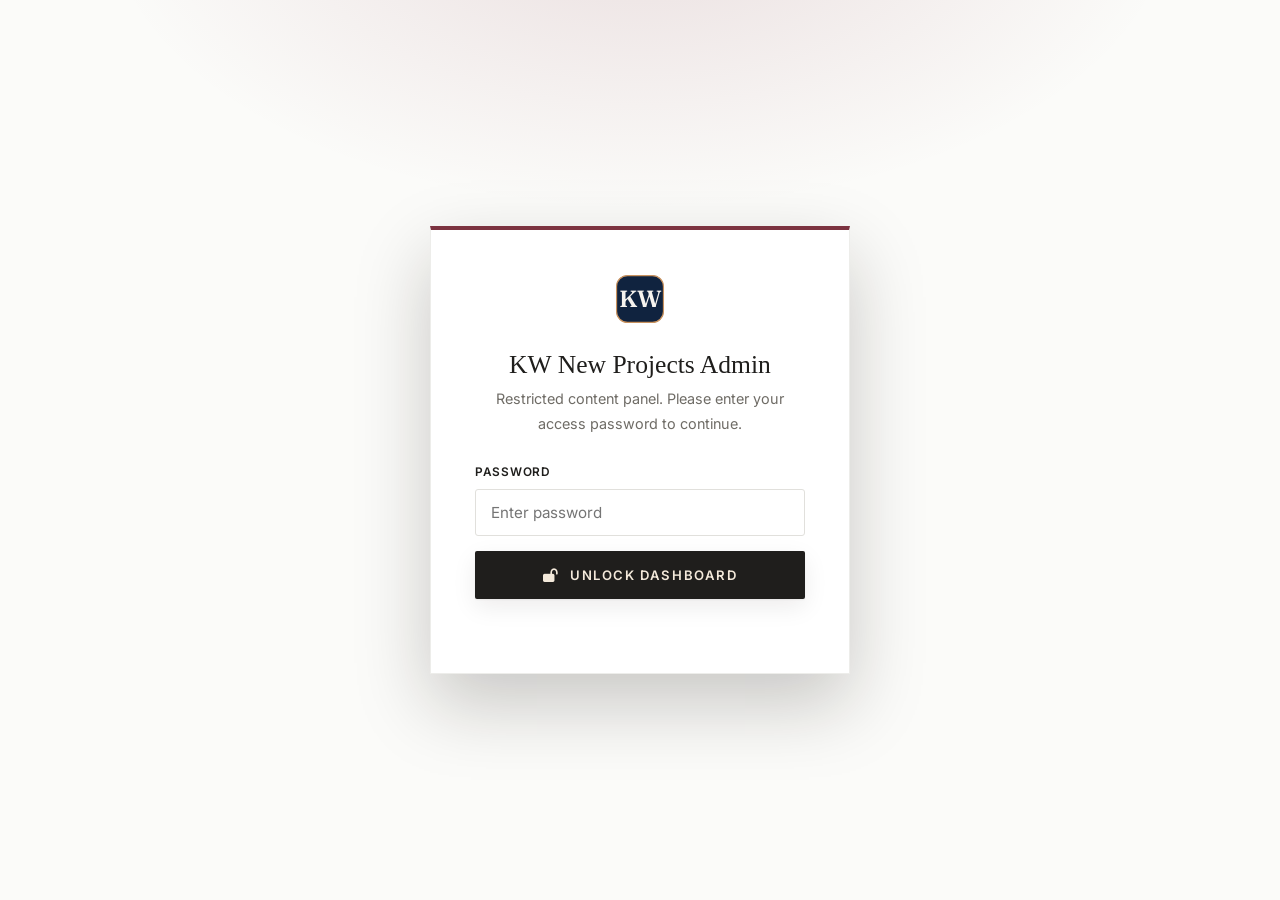
==== commit ded22202: "Add PHP backend so admin blogs go live for all visitors (cPanel/GoDaddy) - api.php: file-based JSON " ====
--- a/admin.html
+++ b/admin.html
@@ -38,6 +38,7 @@
         <span class="brand__name">KW New Projects<small>Content Admin</small></span>
       </div>
       <div style="display:flex;gap:10px;align-items:center">
+        <span class="tag" id="modeTag" title="Storage mode" style="display:none"></span>
         <a class="btn btn--ghost btn--sm" href="index.html" target="_blank" rel="noopener" style="color:#fff;border-color:rgba(255,255,255,.25)"><i class="fa-solid fa-up-right-from-square"></i> View Site</a>
         <button class="btn btn--copper btn--sm" id="logoutBtn"><i class="fa-solid fa-arrow-right-from-bracket"></i> Logout</button>
       </div>
@@ -125,14 +126,17 @@
 (function () {
   "use strict";
 
-  /* ===== Shared keys (must match script.js) ===== */
+  /* ===== Config ===== */
+  var API = "api.php";
   var BLOG_KEY = "kwnp_blogs";
   var LEAD_KEY = "kwnp_leads";
   var AUTH_KEY = "kwnp_admin_ok";
-
-  /* SHA-256 hash of the access password (password is NOT stored in plaintext).
-     To set a new password, compute its SHA-256 hex and replace the value below. */
-  var PW_HASH = "15c2cb7e119d9e133d9aca038223904dee438f253138487c00a475d23392612f";
+  /* SHA-256 hash of the access password (used only for the localStorage fallback
+     when there is no PHP backend). On Hostinger the PHP session is authoritative;
+     set the matching hash in api.php. To change the password, update BOTH. */
+  var PW_HASH = "82e39aa4c1f657b4b378ed1b2067cf9fe22795d88eb660dcebad143157e7c231";
+
+  var SERVER = false; // true once api.php responds (PHP hosting like Hostinger)
 
   /* ===== helpers ===== */
   function readJSON(k, f) { try { var v = JSON.parse(localStorage.getItem(k)); return Array.isArray(v) ? v : f; } catch (e) { return f; } }
@@ -142,12 +146,10 @@
   function fmtDate(iso) { try { return new Date(iso).toLocaleDateString("en-IN", { day: "numeric", month: "short", year: "numeric" }); } catch (e) { return iso; } }
   function isSafeUrl(u) { return typeof u === "string" && /^https?:\/\//i.test(u.trim()); }
   function slugify(s) { return String(s).toLowerCase().trim().replace(/[^a-z0-9\s-]/g, "").replace(/\s+/g, "-").replace(/-+/g, "-").replace(/^-|-$/g, ""); }
-
   async function sha256Hex(str) {
     var buf = await crypto.subtle.digest("SHA-256", new TextEncoder().encode(str));
     return Array.from(new Uint8Array(buf)).map(function (b) { return b.toString(16).padStart(2, "0"); }).join("");
   }
-
   var toastTimer;
   function toast(msg) {
     var t = document.getElementById("toast");
@@ -156,44 +158,94 @@
     toastTimer = setTimeout(function () { t.classList.remove("show"); }, 2600);
   }
 
-  /* ===== Auth gate ===== */
-  var gate = document.getElementById("gate");
-  var shell = document.getElementById("shell");
-
+  async function apiGet(a) {
+    try { var r = await fetch(API + "?action=" + a, { credentials: "same-origin" }); if (!r.ok && r.status !== 401) return null; return await r.json(); }
+    catch (e) { return null; }
+  }
+  async function apiPost(a, d) {
+    try {
+      var r = await fetch(API + "?action=" + a, { method: "POST", credentials: "same-origin", headers: { "Content-Type": "application/json" }, body: JSON.stringify(d || {}) });
+      return await r.json();
+    } catch (e) { return null; }
+  }
+
+  /* ===== Data layer — PHP backend when available, else localStorage ===== */
+  async function dataGetBlogs() {
+    if (SERVER) { var r = await apiGet("blogs"); return (r && r.ok && Array.isArray(r.blogs)) ? r.blogs : []; }
+    return readJSON(BLOG_KEY, []).slice().sort(function (a, b) { return new Date(b.date) - new Date(a.date); });
+  }
+  async function dataSaveBlog(post) {
+    if (SERVER) { var r = await apiPost("save_blog", post); return !!(r && r.ok); }
+    var blogs = readJSON(BLOG_KEY, []);
+    var i = blogs.findIndex(function (b) { return b.id === post.id; });
+    if (i > -1) { post.date = blogs[i].date; blogs[i] = post; } else { blogs.push(post); }
+    writeJSON(BLOG_KEY, blogs); return true;
+  }
+  async function dataDeleteBlog(id) {
+    if (SERVER) { var r = await apiPost("delete_blog", { id: id }); return !!(r && r.ok); }
+    writeJSON(BLOG_KEY, readJSON(BLOG_KEY, []).filter(function (b) { return b.id !== id; })); return true;
+  }
+  async function dataGetLeads() {
+    if (SERVER) { var r = await apiGet("leads"); return (r && r.ok && Array.isArray(r.leads)) ? r.leads : []; }
+    return readJSON(LEAD_KEY, []).slice().sort(function (a, b) { return new Date(b.date) - new Date(a.date); });
+  }
+  async function dataDeleteLead(id) {
+    if (SERVER) { var r = await apiPost("delete_lead", { id: id }); return !!(r && r.ok); }
+    writeJSON(LEAD_KEY, readJSON(LEAD_KEY, []).filter(function (l) { return l.id !== id; })); return true;
+  }
+  async function dataClearLeads() {
+    if (SERVER) { var r = await apiPost("clear_leads", {}); return !!(r && r.ok); }
+    writeJSON(LEAD_KEY, []); return true;
+  }
+
+  /* ===== Auth / boot ===== */
+  var gate, shell;
   function showShell() {
     gate.style.display = "none";
     shell.classList.add("is-on");
+    var tag = document.getElementById("modeTag");
+    tag.style.display = ""; tag.textContent = SERVER ? "Live (server)" : "Local (this browser)";
     initDashboard();
   }
 
-  if (sessionStorage.getItem(AUTH_KEY) === "1") showShell();
-
-  document.getElementById("gateForm").addEventListener("submit", async function (e) {
-    e.preventDefault();
-    var err = document.getElementById("gateErr");
-    var pw = document.getElementById("pw").value;
-    err.textContent = "";
-    try {
-      var hex = await sha256Hex(pw);
-      if (hex === PW_HASH) {
-        sessionStorage.setItem(AUTH_KEY, "1");
-        showShell();
+  async function boot() {
+    gate = document.getElementById("gate");
+    shell = document.getElementById("shell");
+    var s = await apiGet("session");
+    if (s && s.ok) { SERVER = true; if (s.admin) showShell(); }
+    else { SERVER = false; if (sessionStorage.getItem(AUTH_KEY) === "1") showShell(); }
+
+    document.getElementById("gateForm").addEventListener("submit", async function (e) {
+      e.preventDefault();
+      var err = document.getElementById("gateErr");
+      var pw = document.getElementById("pw").value;
+      err.textContent = "";
+      if (SERVER) {
+        var r = await apiPost("login", { password: pw });
+        if (r && r.ok) { showShell(); }
+        else { err.textContent = (r && r.error) || "Incorrect password."; document.getElementById("pw").value = ""; }
       } else {
-        err.textContent = "Incorrect password. Please try again.";
-        document.getElementById("pw").value = "";
+        try {
+          var hex = await sha256Hex(pw);
+          if (hex === PW_HASH) { sessionStorage.setItem(AUTH_KEY, "1"); showShell(); }
+          else { err.textContent = "Incorrect password. Please try again."; document.getElementById("pw").value = ""; }
+        } catch (e2) { err.textContent = "Secure crypto unavailable in this browser context."; }
       }
-    } catch (e2) {
-      err.textContent = "Secure crypto unavailable in this browser context.";
-    }
-  });
-
-  document.getElementById("logoutBtn").addEventListener("click", function () {
-    sessionStorage.removeItem(AUTH_KEY);
-    location.reload();
-  });
+    });
+
+    document.getElementById("logoutBtn").addEventListener("click", async function () {
+      if (SERVER) { await apiPost("logout", {}); } else { sessionStorage.removeItem(AUTH_KEY); }
+      location.reload();
+    });
+  }
 
   /* ===== Dashboard ===== */
+  var inited = false;
   function initDashboard() {
+    if (inited) return; inited = true;
+
+    var blogsCache = [], leadsCache = [];
+
     /* tab switching */
     document.querySelectorAll(".admin-tab").forEach(function (tab) {
       tab.addEventListener("click", function () {
@@ -227,39 +279,32 @@
     }
     document.getElementById("blogResetBtn").addEventListener("click", resetBlogForm);
 
-    blogForm.addEventListener("submit", function (e) {
+    blogForm.addEventListener("submit", async function (e) {
       e.preventDefault();
       if (!blogForm.checkValidity()) { blogForm.reportValidity(); return; }
       var img = fImg.value.trim();
       if (img && !isSafeUrl(img) && !/^images\//.test(img)) { toast("Image URL must start with http(s):// or images/"); return; }
-      var blogs = readJSON(BLOG_KEY, []);
-      var slug = slugify(fSlug.value || fTitle.value);
       var record = {
         id: fId.value || uid(),
         title: fTitle.value.trim(),
         category: fCat.value,
         meta: fMeta.value.trim(),
         image: img,
-        slug: slug,
+        slug: slugify(fSlug.value || fTitle.value),
         body: fBody.value.trim(),
         date: nowISO()
       };
-      if (fId.value) {
-        var i = blogs.findIndex(function (b) { return b.id === fId.value; });
-        if (i > -1) { record.date = blogs[i].date; blogs[i] = record; }
-        toast("Post updated");
-      } else {
-        blogs.push(record);
-        toast("Post published — live on the site");
-      }
-      writeJSON(BLOG_KEY, blogs);
+      var editing = !!fId.value;
+      var ok = await dataSaveBlog(record);
+      if (!ok) { toast("Could not save — please try again."); return; }
+      toast(editing ? "Post updated — live on the site" : "Post published — live on the site");
       resetBlogForm();
-      renderBlogs();
+      await renderBlogs();
       renderStats();
     });
 
     function editBlog(id) {
-      var b = readJSON(BLOG_KEY, []).find(function (x) { return x.id === id; });
+      var b = blogsCache.find(function (x) { return x.id === id; });
       if (!b) return;
       fId.value = b.id; fTitle.value = b.title; fCat.value = b.category; fMeta.value = b.meta || "";
       fImg.value = b.image || ""; fSlug.value = b.slug || ""; fBody.value = b.body || "";
@@ -268,20 +313,21 @@
       document.getElementById("blogSubmitBtn").innerHTML = '<i class="fa-solid fa-floppy-disk"></i> Update Post';
       window.scrollTo({ top: 0, behavior: "smooth" });
     }
-    function deleteBlog(id) {
+    async function deleteBlog(id) {
       if (!confirm("Delete this blog post? This cannot be undone.")) return;
-      writeJSON(BLOG_KEY, readJSON(BLOG_KEY, []).filter(function (b) { return b.id !== id; }));
-      renderBlogs(); renderStats(); toast("Post deleted");
-    }
-
-    function renderBlogs() {
+      await dataDeleteBlog(id);
+      await renderBlogs(); renderStats(); toast("Post deleted");
+    }
+
+    async function renderBlogs() {
       var body = document.getElementById("blogTableBody");
-      var blogs = readJSON(BLOG_KEY, []).slice().sort(function (a, b) { return new Date(b.date) - new Date(a.date); });
+      var blogs = await dataGetBlogs();
+      blogsCache = blogs;
       body.textContent = "";
       document.getElementById("blogCount").textContent = blogs.length + (blogs.length === 1 ? " post" : " posts");
       if (!blogs.length) {
         var tr = document.createElement("tr");
-        var td = document.createElement("td"); td.colSpan = 4; td.style.color = "#6c7686"; td.textContent = "No posts yet. Add your first post.";
+        var td = document.createElement("td"); td.colSpan = 4; td.style.color = "#6f6c66"; td.textContent = "No posts yet. Add your first post.";
         tr.appendChild(td); body.appendChild(tr); return;
       }
       blogs.forEach(function (b) {
@@ -300,13 +346,14 @@
     }
 
     /* ---- Leads ---- */
-    function renderLeads() {
+    async function renderLeads() {
       var body = document.getElementById("leadTableBody");
-      var leads = readJSON(LEAD_KEY, []).slice().sort(function (a, b) { return new Date(b.date) - new Date(a.date); });
+      var leads = await dataGetLeads();
+      leadsCache = leads;
       body.textContent = "";
       if (!leads.length) {
         var tr = document.createElement("tr");
-        var td = document.createElement("td"); td.colSpan = 8; td.style.color = "#6c7686"; td.textContent = "No enquiries captured yet.";
+        var td = document.createElement("td"); td.colSpan = 8; td.style.color = "#6f6c66"; td.textContent = "No enquiries captured yet.";
         tr.appendChild(td); body.appendChild(tr); return;
       }
       leads.forEach(function (l) {
@@ -316,10 +363,10 @@
         });
         var tdAct = document.createElement("td");
         var del = document.createElement("button"); del.className = "icon-btn danger"; del.title = "Delete"; del.innerHTML = '<i class="fa-solid fa-trash"></i>';
-        del.addEventListener("click", function () {
+        del.addEventListener("click", async function () {
           if (!confirm("Delete this lead?")) return;
-          writeJSON(LEAD_KEY, readJSON(LEAD_KEY, []).filter(function (x) { return x.id !== l.id; }));
-          renderLeads(); renderStats(); toast("Lead deleted");
+          await dataDeleteLead(l.id);
+          await renderLeads(); renderStats(); toast("Lead deleted");
         });
         tdAct.appendChild(del); tr.appendChild(tdAct);
         body.appendChild(tr);
@@ -327,8 +374,8 @@
     }
 
     function csvCell(v) { return '"' + String(v == null ? "" : v).replace(/"/g, '""') + '"'; }
-    document.getElementById("exportBtn").addEventListener("click", function () {
-      var leads = readJSON(LEAD_KEY, []);
+    document.getElementById("exportBtn").addEventListener("click", async function () {
+      var leads = await dataGetLeads();
       if (!leads.length) { toast("No leads to export"); return; }
       var headers = ["Name", "Phone", "Email", "Configuration", "Visit Date", "Source", "Date"];
       var rows = leads.map(function (l) { return [l.name, l.phone, l.email, l.config, l.visitDate, l.source, fmtDate(l.date)].map(csvCell).join(","); });
@@ -341,32 +388,33 @@
       toast("CSV exported");
     });
 
-    document.getElementById("clearLeadsBtn").addEventListener("click", function () {
+    document.getElementById("clearLeadsBtn").addEventListener("click", async function () {
       if (!confirm("Clear ALL leads? This cannot be undone.")) return;
-      writeJSON(LEAD_KEY, []); renderLeads(); renderStats(); toast("All leads cleared");
-    });
-
-    /* ---- Stats ---- */
+      await dataClearLeads();
+      await renderLeads(); renderStats(); toast("All leads cleared");
+    });
+
+    /* ---- Stats (from caches populated by the renders) ---- */
     function renderStats() {
-      var blogs = readJSON(BLOG_KEY, []);
-      var leads = readJSON(LEAD_KEY, []);
-      document.getElementById("statBlogs").textContent = blogs.length;
-      document.getElementById("statLeads").textContent = leads.length;
-      document.getElementById("statVisits").textContent = leads.filter(function (l) { return l.visitDate && l.visitDate !== "—"; }).length;
+      document.getElementById("statBlogs").textContent = blogsCache.length;
+      document.getElementById("statLeads").textContent = leadsCache.length;
+      document.getElementById("statVisits").textContent = leadsCache.filter(function (l) { return l.visitDate && l.visitDate !== "—"; }).length;
       var today = new Date().toDateString();
-      document.getElementById("statToday").textContent = leads.filter(function (l) { try { return new Date(l.date).toDateString() === today; } catch (e) { return false; } }).length;
-    }
-
-    /* live sync from public tab */
+      document.getElementById("statToday").textContent = leadsCache.filter(function (l) { try { return new Date(l.date).toDateString() === today; } catch (e) { return false; } }).length;
+    }
+
+    /* live sync from the public tab (localStorage fallback mode) */
     window.addEventListener("storage", function (e) {
-      if (e.key === LEAD_KEY) { renderLeads(); renderStats(); }
-      if (e.key === BLOG_KEY) { renderBlogs(); renderStats(); }
-    });
-
-    renderBlogs();
-    renderLeads();
-    renderStats();
-  }
+      if (!SERVER && (e.key === LEAD_KEY || e.key === BLOG_KEY)) {
+        renderBlogs().then(function () { return renderLeads(); }).then(renderStats);
+      }
+    });
+
+    /* initial load */
+    renderBlogs().then(function () { return renderLeads(); }).then(renderStats);
+  }
+
+  boot();
 })();
 </script>
 </body>
--- a/style.css
+++ b/style.css
@@ -6,27 +6,27 @@
    ========================================================================= */
 
 :root {
-  --espresso: #16100c;
-  --espresso-2: #20171010;
-  --night: #1b130d;
-  --night-2: #271c14;
-  --maroon: #6e1023;
-  --maroon-2: #520b1a;
-  --maroon-soft: #8a2233;
-  --gold: #c9a24b;
-  --gold-2: #e3c77e;
-  --gold-soft: #efe2c2;
-  --cream: #f6f1e8;
-  --cream-2: #efe7d6;
-  --paper: #fbf8f2;
+  --espresso: #1f1e1c;
+  --espresso-2: #1f1e1c10;
+  --night: #181715;
+  --night-2: #2c2a27;
+  --maroon: #7c3340;
+  --maroon-2: #5f2531;
+  --maroon-soft: #9a4453;
+  --gold: #c6a15a;
+  --gold-2: #d9bd80;
+  --gold-soft: #efe6d2;
+  --cream: #fbfbf9;
+  --cream-2: #f1f0ed;
+  --paper: #ffffff;
   --white: #ffffff;
-  --text: #2c241d;
-  --muted: #756859;
-  --text-light: #e9ddca;
-  --muted-light: #b6a486;
-  --line: #e4dccb;
-  --line-2: #d8ccb4;
-  --line-gold: rgba(201, 162, 75, .38);
+  --text: #232220;
+  --muted: #6f6c66;
+  --text-light: #eae6df;
+  --muted-light: #b1aba1;
+  --line: #ededea;
+  --line-2: #e1e0dc;
+  --line-gold: rgba(198, 161, 90, .35);
   --ok: #3f7d4f;
   --shadow-sm: 0 1px 2px rgba(22, 16, 12, .05), 0 8px 24px rgba(22, 16, 12, .08);
   --shadow-md: 0 16px 40px rgba(22, 16, 12, .14);
@@ -330,11 +330,10 @@
 
 /* ---------- Gallery ---------- */
 .gallery { display: grid; grid-template-columns: repeat(4, 1fr); grid-auto-rows: 220px; gap: 14px; }
-.gallery figure { margin: 0; position: relative; overflow: hidden; cursor: zoom-in; }
+.gallery figure { margin: 0; position: relative; overflow: hidden; cursor: zoom-in; background: var(--cream-2); }
 .gallery figure img { width: 100%; height: 100%; object-fit: cover; transition: transform .7s var(--ease); }
 .gallery figure:hover img { transform: scale(1.08); }
-.gallery figcaption { position: absolute; left: 0; right: 0; bottom: 0; padding: 30px 18px 16px; color: #fff; font-family: var(--serif-2); font-size: .92rem; letter-spacing: .03em; background: linear-gradient(transparent, rgba(22,16,12,.85)); opacity: 0; transform: translateY(8px); transition: all .35s; }
-.gallery figure:hover figcaption { opacity: 1; transform: none; }
+.gallery figcaption { display: none; }
 .gallery .tall { grid-row: span 2; }
 .gallery .wide { grid-column: span 2; }
 
@@ -551,9 +550,11 @@
   .car__btn { width: 44px; height: 44px; }
 }
 @media (max-width: 600px) {
-  .section { padding: 64px 0; }
+  .section { padding: 52px 0; }
   .container { padding-inline: 18px; }
-  .hero { padding: 40px 0 56px; }
+  .hero { padding: 24px 0 28px; }
+  .hero__grid { gap: 16px; }
+  .hero__media { margin-top: 16px; }
   .hero__ctas { flex-direction: column; }
   .hero__ctas .btn { width: 100%; }
   .hero h1 { font-size: clamp(2rem, 8vw, 2.7rem); }
@@ -572,3 +573,160 @@
   .reveal { opacity: 1; transform: none; }
   .car__track { transition: none; }
 }
+
+/* =========================================================================
+   Compatibility layer — maps the markup's class names onto the premium
+   espresso / burgundy / gold palette so index.html renders cohesively.
+   ========================================================================= */
+:root { --copper: #c6a15a; --copper-2: #e3ca8c; }
+
+/* Buttons referenced in markup */
+.btn--copper { background: linear-gradient(120deg, var(--gold), var(--gold-2)); color: #2a1c08; box-shadow: 0 10px 26px rgba(201,162,75,.32); }
+.btn--copper:hover { box-shadow: 0 16px 34px rgba(201,162,75,.44); }
+.btn--primary { background: var(--espresso); color: #f3e9da; box-shadow: var(--shadow-sm); }
+.btn--primary:hover { background: var(--night-2); }
+
+/* Section tints referenced in markup */
+.section--tint { background: var(--paper); }
+.section--ink { background: var(--espresso); color: var(--text-light); }
+.section--ink h1, .section--ink h2, .section--ink h3, .section--ink h4 { color: #fff; }
+.section--ink .lede { color: var(--muted-light); }
+.section--ink .checklist li { color: #d8ccb6; border-color: rgba(201,162,75,.14); }
+.section--ink .checklist li i { color: var(--gold-2); }
+.section--ink .eyebrow { color: var(--gold-2); }
+.section--ink .eyebrow::before, .section--ink .eyebrow::after { background: var(--gold-2); }
+
+/* Display heading (h2.display) */
+.display { font-family: var(--serif); font-weight: 500; font-size: clamp(2rem, 4.4vw, 3.1rem); line-height: 1.1; letter-spacing: .01em; margin-top: 4px; }
+
+/* Overview grid (double-underscore names in markup) */
+.overview__grid { display: grid; grid-template-columns: 1.05fr .95fr; gap: 56px; align-items: center; }
+.overview__media { position: relative; background: var(--cream-2); }
+.overview__media img { width: 100%; aspect-ratio: 3/4; object-fit: cover; box-shadow: var(--shadow-md); }
+
+/* Amenities grid (light cards) */
+.amenities-grid { display: grid; grid-template-columns: repeat(5, 1fr); gap: 16px; }
+.amenities-grid .amenity { background: #fff; border: 1px solid var(--line); padding: 28px 16px; text-align: center; box-shadow: var(--shadow-sm); height: auto; transition: transform .3s var(--ease), box-shadow .3s, border-color .3s; }
+.amenities-grid .amenity:hover { transform: translateY(-5px); box-shadow: var(--shadow-md); border-color: var(--line-gold); background: #fff; }
+.amenities-grid .amenity i { font-size: 1.8rem; color: var(--maroon); }
+.amenities-grid .amenity span { display: block; margin-top: 12px; font-family: var(--serif-2); font-size: .94rem; color: var(--espresso); letter-spacing: .02em; }
+
+@media (max-width: 1080px) {
+  .overview__grid { grid-template-columns: 1fr; }
+  .amenities-grid { grid-template-columns: repeat(4, 1fr); }
+}
+@media (max-width: 860px) { .amenities-grid { grid-template-columns: repeat(3, 1fr); } }
+@media (max-width: 600px) {
+  .amenities-grid { grid-template-columns: repeat(2, 1fr); }
+  .overview__grid { gap: 30px; }
+}
+
+/* =========================================================================
+   Mobile-friendliness hardening — prevent scroll-lock traps & overflow
+   ========================================================================= */
+html { overflow-x: hidden; }
+body { -webkit-overflow-scrolling: touch; }
+/* Scroll lock used by modals/drawer — released as soon as they close */
+.no-scroll { overflow: hidden !important; }
+.modal__card { overscroll-behavior: contain; }
+/* Long unbreakable strings (URLs, emails) must not force horizontal scroll */
+.facts-table td, .faq-a__inner, .reader__body, .footer__contact li, .ticker__contact a { overflow-wrap: anywhere; }
+
+@media (max-width: 600px) {
+  .floaters { right: 12px; bottom: 12px; gap: 10px; }
+  .floaters a, .floaters button { width: 50px; height: 50px; font-size: 1.2rem; }
+  .facts-table th, .facts-table td { padding: 12px 14px; font-size: .9rem; }
+  .map-wrap, .map-wrap iframe { min-height: 300px; }
+}
+
+/* Prevent content from being clipped on small screens:
+   grid/flex children must be allowed to shrink, and long button
+   labels must wrap instead of forcing the layout wider than the viewport. */
+.hero__grid > *, .overview__grid > *, .pricing > *, .band > *, .loc-grid > *, .footer__grid > * { min-width: 0; }
+.btn { max-width: 100%; }
+@media (max-width: 860px) {
+  .btn { white-space: normal; }
+  .hero__ctas .btn { width: 100%; }
+}
+
+/* Final mobile polish — flawless small-screen experience */
+@media (max-width: 600px) {
+  /* 16px inputs stop iOS Safari from auto-zooming (and breaking layout) on focus */
+  .field input, .field select, .field textarea { font-size: 16px; }
+  .lead-card { padding: 22px; }
+  .display, .be-heading { font-size: clamp(1.7rem, 7vw, 2.2rem); }
+  .section-head { margin-bottom: 34px; }
+  .hero h1 { font-size: clamp(1.9rem, 7.6vw, 2.5rem); }
+  .hero__badge { font-size: .66rem; letter-spacing: .1em; }
+  .eyebrow { letter-spacing: .18em; }
+  .gallery { grid-template-columns: 1fr 1fr; grid-auto-rows: 128px; gap: 10px; }
+  .gallery .wide { grid-column: span 2; }
+  .gallery .tall { grid-row: span 2; }
+  .price-panel .big { font-size: 2.4rem; }
+}
+@media (max-width: 380px) {
+  .container { padding-inline: 14px; }
+  .brand__name { font-size: 1.05rem; }
+}
+
+/* =========================================================================
+   Luxury finish — refined gold accents, sheen & glow (additive, layout-safe)
+   ========================================================================= */
+html { -webkit-font-smoothing: antialiased; -moz-osx-font-smoothing: grayscale; text-rendering: optimizeLegibility; }
+::selection { background: rgba(198,161,90,.28); color: var(--espresso); }
+
+/* Warm ambient tint on the light background */
+body {
+  background:
+    radial-gradient(1100px 560px at 100% -4%, rgba(198,161,90,.045), transparent 60%),
+    radial-gradient(900px 520px at -8% 102%, rgba(124,51,64,.025), transparent 62%),
+    var(--cream);
+  background-attachment: fixed;
+}
+
+/* Champagne sheen sweeping across gold buttons on hover */
+.btn--gold, .btn--copper { position: relative; overflow: hidden; }
+.btn--gold::after, .btn--copper::after {
+  content: ""; position: absolute; top: 0; left: -130%; width: 55%; height: 100%;
+  background: linear-gradient(100deg, transparent, rgba(255,255,255,.55), transparent);
+  transform: skewX(-18deg); transition: left .6s var(--ease); pointer-events: none;
+}
+.btn--gold:hover::after, .btn--copper:hover::after { left: 140%; }
+
+/* Soft gold glow within dark sections (behind content, via background layer) */
+.section--ink, .section--dark {
+  background-image: radial-gradient(760px 400px at 84% 0%, rgba(198,161,90,.12), transparent 60%);
+  background-color: var(--espresso);
+}
+
+/* Elegant gold flourish beneath centered section headings */
+.section-head.center .display::after,
+.section-head.center .be-heading::after {
+  content: ""; display: block; width: 66px; height: 2px; margin: 20px auto 0;
+  background: linear-gradient(90deg, transparent, var(--gold), transparent);
+}
+
+/* Refined card interactions — gentle gold ring + deeper, warmer lift */
+.usp:hover, .life-card:hover, .rera-card:hover, .post-card:hover {
+  border-color: var(--line-gold);
+  box-shadow: 0 18px 42px rgba(124,51,64,.10);
+}
+
+/* Wine-to-rose gradient emphasis on the hero name */
+.hero h1 em {
+  background: linear-gradient(95deg, var(--maroon), var(--maroon-soft));
+  -webkit-background-clip: text; background-clip: text;
+  -webkit-text-fill-color: transparent;
+}
+
+/* Hairline gold accent under the sticky nav */
+.nav { box-shadow: 0 1px 0 rgba(198,161,90,.20); }
+.nav.is-stuck { box-shadow: 0 6px 26px rgba(22,16,12,.30), 0 1px 0 rgba(198,161,90,.25); }
+
+/* Luxe gold scrollbar */
+* { scrollbar-width: thin; scrollbar-color: var(--gold) var(--cream-2); }
+::-webkit-scrollbar { width: 10px; height: 10px; }
+::-webkit-scrollbar-track { background: var(--cream-2); }
+::-webkit-scrollbar-thumb { background: linear-gradient(180deg, var(--gold), var(--maroon)); border-radius: 8px; border: 2px solid var(--cream-2); }
+
+@media (max-width: 600px) { body { background-attachment: scroll; } }
